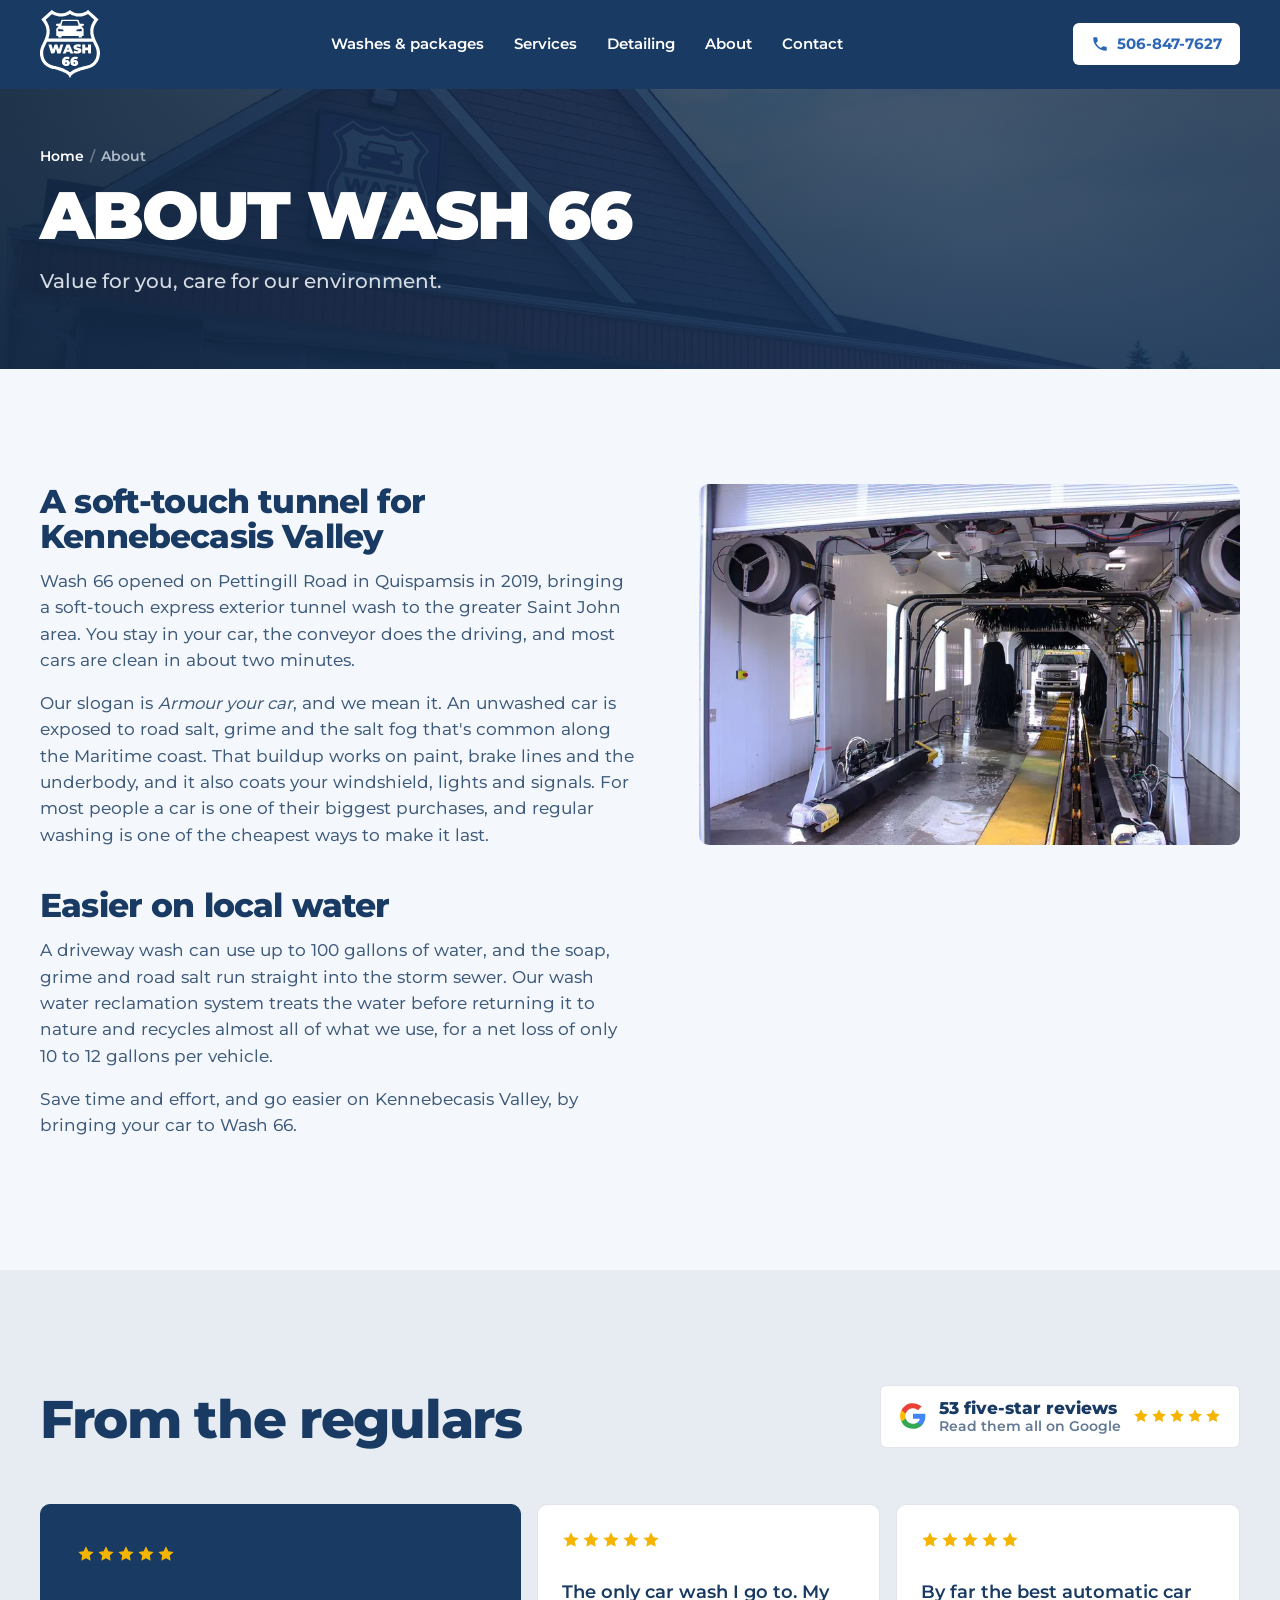
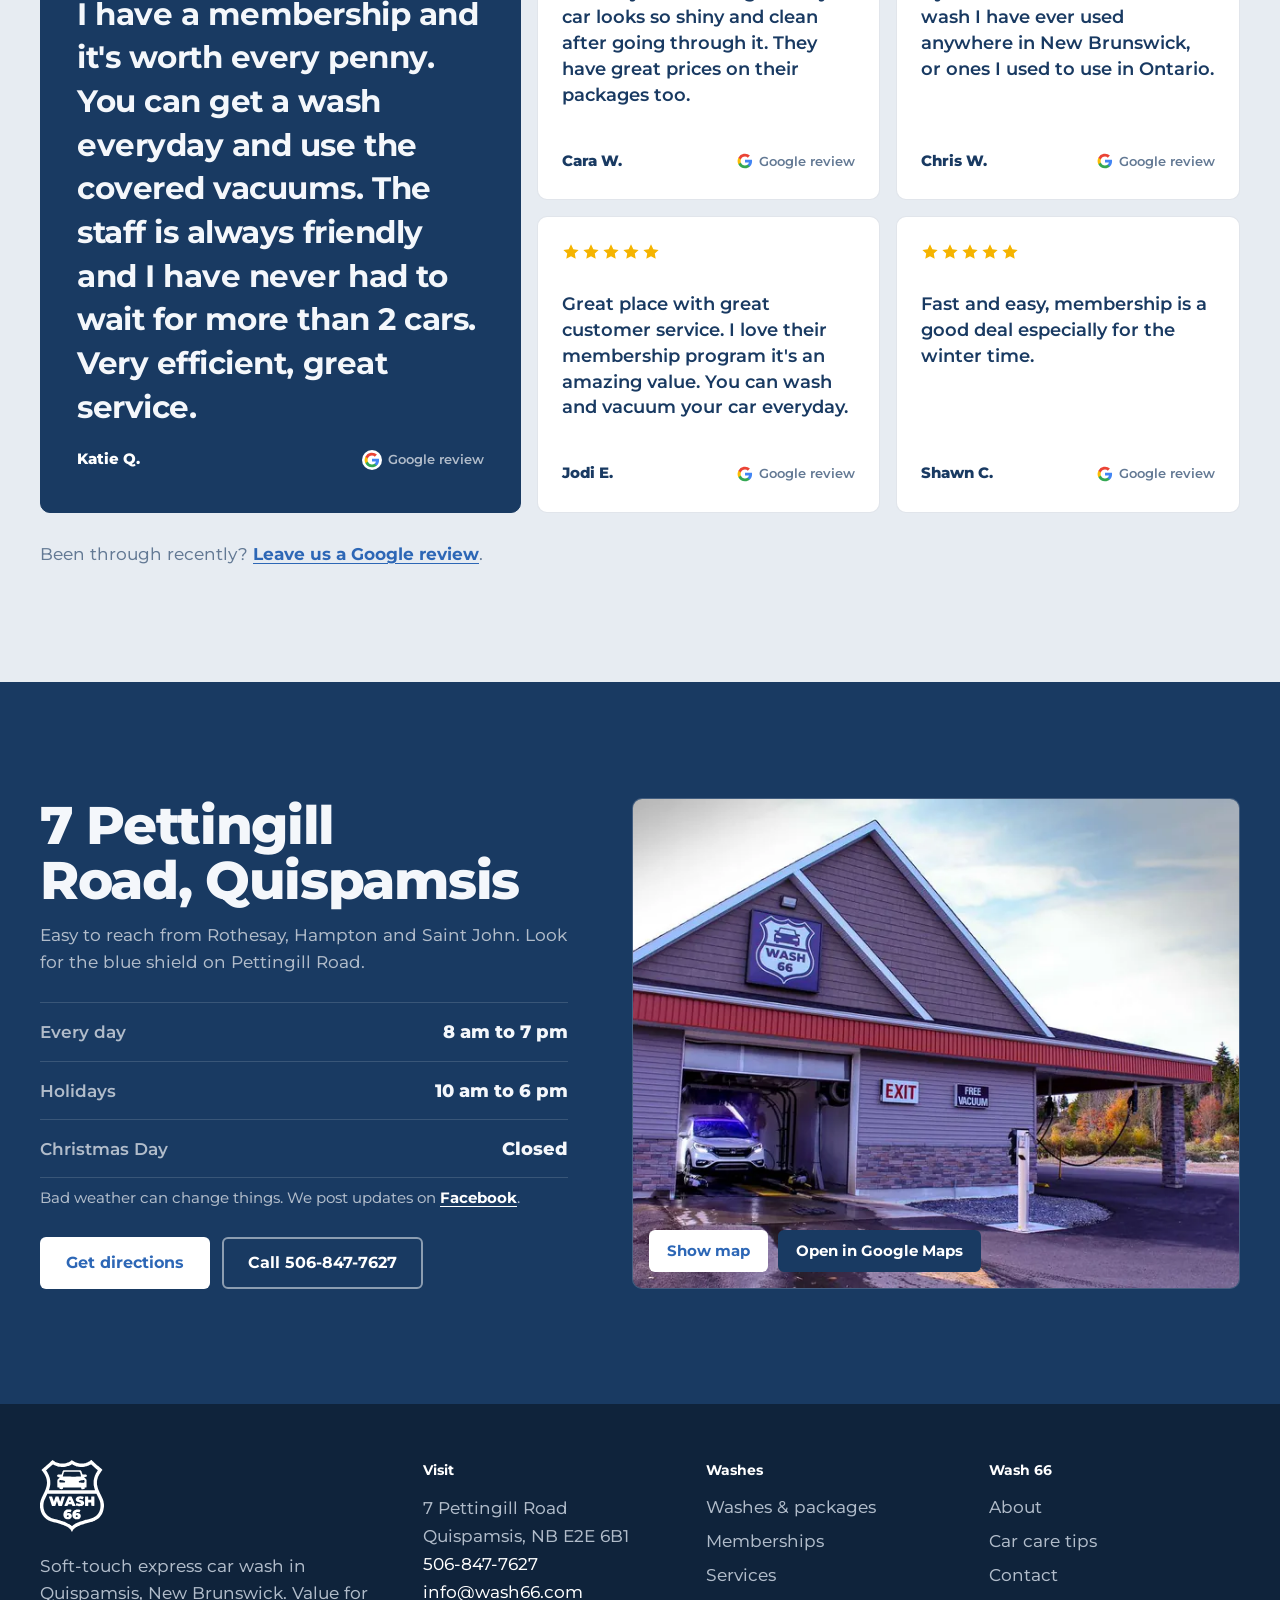
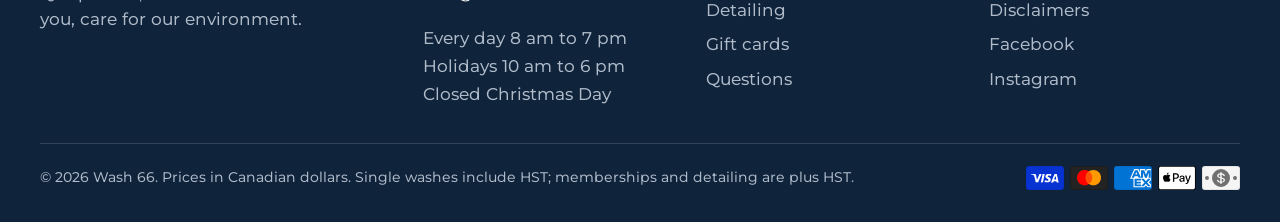
==== about/index.html @ f7af91a7 "Point link previews at the Cloudflare preview address for now wash66.com still shows the old site, s" ====
<!doctype html>
<!-- Generated by build.py from src/pages/about.html. Edit that file (and src/data.json), then run: python3 build.py -->
<html lang="en-CA">
<head>
  <meta charset="utf-8">
  <meta name="viewport" content="width=device-width, initial-scale=1, viewport-fit=cover">
  <title>About Wash 66 | Car Wash on Pettingill Road, Quispamsis</title>
  <meta name="description" content="Wash 66 opened in Quispamsis in 2019: a soft-touch express tunnel built for Maritime winters, with a reclaim system that reuses nearly all of its water.">
  <link rel="canonical" href="https://wash66.com/about/">
  <meta name="robots" content="index, follow, max-image-preview:large">
  <meta name="theme-color" content="#193A62">
  <meta name="format-detection" content="telephone=no">

  <meta property="og:type" content="website">
  <meta property="og:site_name" content="Wash 66">
  <meta property="og:locale" content="en_CA">
  <meta property="og:title" content="About Wash 66 | Car Wash on Pettingill Road, Quispamsis">
  <meta property="og:description" content="Wash 66 opened in Quispamsis in 2019: a soft-touch express tunnel built for Maritime winters, with a reclaim system that reuses nearly all of its water.">
  <meta property="og:url" content="https://wash66.cooper-577.workers.dev/about/">
  <meta property="og:image" content="https://wash66.cooper-577.workers.dev/assets/img/og.jpg?v=172c26ea">
  <meta property="og:image:width" content="1200">
  <meta property="og:image:height" content="630">
  <meta property="og:image:alt" content="Wash 66 car wash, 7 Pettingill Road, Quispamsis, NB. Open every day, 8 am to 7 pm.">
  <meta name="twitter:card" content="summary_large_image">
  <meta name="twitter:title" content="About Wash 66 | Car Wash on Pettingill Road, Quispamsis">
  <meta name="twitter:description" content="Wash 66 opened in Quispamsis in 2019: a soft-touch express tunnel built for Maritime winters, with a reclaim system that reuses nearly all of its water.">
  <meta name="twitter:image" content="https://wash66.cooper-577.workers.dev/assets/img/og.jpg?v=172c26ea">

  <link rel="icon" href="/favicon.ico" sizes="48x48">
  <link rel="icon" href="/assets/img/icons/icon.svg" type="image/svg+xml">
  <link rel="icon" href="/assets/img/icons/icon-96.png" type="image/png" sizes="96x96">
  <link rel="apple-touch-icon" href="/apple-touch-icon.png">
  <link rel="manifest" href="/site.webmanifest">

  <link rel="preload" href="/assets/fonts/montserrat-latin.woff2" as="font" type="font/woff2" crossorigin>
  <link rel="preload" as="image" href="/assets/img/photos/wash-66-building-quispamsis-800.webp" media="(max-width: 899px)">
  <link rel="preload" as="image" href="/assets/img/photos/wash-66-building-quispamsis.webp" media="(min-width: 900px)">
  <script>document.documentElement.className += " js";</script>
  <link rel="stylesheet" href="/assets/css/styles.css?v=4ab42426">
  <script src="/assets/js/main.js?v=eb7e417e" defer></script>
  <script type="application/ld+json">
{
  "@context": "https://schema.org",
  "@graph": [
    {
      "@type": "AutoWash",
      "@id": "https://wash66.com/#business",
      "name": "Wash 66",
      "slogan": "Armour your car",
      "description": "Soft-touch express exterior car wash with monthly memberships, auto detailing and covered vacuum bays in Quispamsis, New Brunswick.",
      "url": "https://wash66.com/",
      "logo": "https://wash66.com/assets/img/icons/icon-512.png",
      "image": [
        "https://wash66.com/assets/img/photos/wash-66-building-quispamsis.webp",
        "https://wash66.com/assets/img/photos/soft-touch-car-wash-tunnel.webp"
      ],
      "telephone": "+15068477627",
      "email": "info@wash66.com",
      "priceRange": "$",
      "currenciesAccepted": "CAD",
      "paymentAccepted": "Cash, Credit Card, Visa, Mastercard, American Express, Apple Pay",
      "address": {
        "@type": "PostalAddress",
        "streetAddress": "7 Pettingill Road",
        "addressLocality": "Quispamsis",
        "addressRegion": "NB",
        "postalCode": "E2E 6B1",
        "addressCountry": "CA"
      },
      "geo": {
        "@type": "GeoCoordinates",
        "latitude": 45.4061317,
        "longitude": -65.9738007
      },
      "hasMap": "https://www.google.com/maps/place/Wash+66/@45.4061317,-65.9738007,17z/data=!4m6!3m5!1s0x4ca7ad0184f988fd:0x5b1b1e35667eea2c!8m2!3d45.4061317!4d-65.9738007!16s%2Fg%2F11j48ryvm3",
      "openingHoursSpecification": [
        {
          "@type": "OpeningHoursSpecification",
          "dayOfWeek": [
            "Monday",
            "Tuesday",
            "Wednesday",
            "Thursday",
            "Friday",
            "Saturday",
            "Sunday"
          ],
          "opens": "08:00",
          "closes": "19:00"
        }
      ],
      "areaServed": [
        {
          "@type": "City",
          "name": "Quispamsis"
        },
        {
          "@type": "City",
          "name": "Rothesay"
        },
        {
          "@type": "City",
          "name": "Hampton"
        },
        {
          "@type": "City",
          "name": "Saint John"
        }
      ],
      "sameAs": [
        "https://www.facebook.com/Wash66Ltd/",
        "https://www.instagram.com/wash66ltd/",
        "https://www.google.com/maps/place/Wash+66/@45.4061317,-65.9738007,17z/data=!4m6!3m5!1s0x4ca7ad0184f988fd:0x5b1b1e35667eea2c!8m2!3d45.4061317!4d-65.9738007!16s%2Fg%2F11j48ryvm3"
      ],
      "foundingDate": "2019"
    },
    {
      "@type": "BreadcrumbList",
      "@id": "https://wash66.com/about/#breadcrumb",
      "itemListElement": [
        {
          "@type": "ListItem",
          "position": 1,
          "name": "Home",
          "item": "https://wash66.com/"
        },
        {
          "@type": "ListItem",
          "position": 2,
          "name": "About",
          "item": "https://wash66.com/about/"
        }
      ]
    },
    {
      "@type": "WebPage",
      "@id": "https://wash66.com/about/#webpage",
      "url": "https://wash66.com/about/",
      "name": "About Wash 66 | Car Wash on Pettingill Road, Quispamsis",
      "description": "Wash 66 opened in Quispamsis in 2019: a soft-touch express tunnel built for Maritime winters, with a reclaim system that reuses nearly all of its water.",
      "isPartOf": {
        "@id": "https://wash66.com/#website"
      },
      "about": {
        "@id": "https://wash66.com/#business"
      },
      "inLanguage": "en-CA",
      "breadcrumb": {
        "@id": "https://wash66.com/about/#breadcrumb"
      }
    }
  ]
}
  </script>
</head>
<body class="">
  <a class="skip" href="#main">Skip to content</a>

  <header class="site-header" data-header>
    <div class="wrap header-inner">
      <a class="brand" href="/" aria-label="Wash 66 home">
        <img src="/assets/img/logo.svg" alt="Wash 66" width="161" height="181">
      </a>
      <nav class="nav" aria-label="Main">
<a href="/packages/">Washes &amp; packages</a>
<a href="/services/">Services</a>
<a href="/detailing/">Detailing</a>
<a href="/about/" aria-current="page">About</a>
<a href="/contact/">Contact</a>
      </nav>
      <div class="header-actions">
        <a class="btn btn-white btn-sm" href="tel:+15068477627">
          <svg class="i" viewBox="0 0 24 24" aria-hidden="true"><path d="M6.6 10.8a15.1 15.1 0 0 0 6.6 6.6l2.2-2.2a1 1 0 0 1 1-.25 11.4 11.4 0 0 0 3.6.57 1 1 0 0 1 1 1V20a1 1 0 0 1-1 1A17 17 0 0 1 3 4a1 1 0 0 1 1-1h3.5a1 1 0 0 1 1 1c0 1.25.2 2.45.57 3.57a1 1 0 0 1-.25 1z"/></svg>
          <span>506-847-7627</span>
        </a>
        <button class="menu-btn" type="button" aria-expanded="false" aria-controls="mobile-menu" data-menu-btn>
          <span class="menu-btn-bars" aria-hidden="true"></span>
          <span class="sr-only">Menu</span>
        </button>
      </div>
    </div>
  </header>
  <div class="mobile-menu" id="mobile-menu" hidden data-menu>
    <nav class="wrap" aria-label="Mobile">
<a href="/packages/">Washes &amp; packages</a>
<a href="/services/">Services</a>
<a href="/detailing/">Detailing</a>
<a href="/about/" aria-current="page">About</a>
<a href="/contact/">Contact</a>
<a href="/faq/">Questions</a>
<a href="/car-care/">Car care tips</a>
<a href="/disclaimers/">Disclaimers</a>
    </nav>
  </div>

  <main id="main">
<section class="hero hero--page" style="--hero-sm: url('/assets/img/photos/wash-66-building-quispamsis-800.webp'); --hero-lg: url('/assets/img/photos/wash-66-building-quispamsis.webp');">
  <div class="hero-bg" aria-hidden="true"></div>
  <div class="hero-overlay" aria-hidden="true"></div>
  <div class="wrap">
    <nav class="crumbs" aria-label="Breadcrumb"><ol><li><a href="/">Home</a></li><li aria-current="page">About</li></ol></nav>
    <h1 class="page-title">About Wash 66</h1>
    <p class="lede">Value for you, care for our environment.</p>
  </div>
</section>


    <section class="section">
      <div class="wrap split">
        <div class="prose">
          <h2>A soft-touch tunnel for Kennebecasis Valley</h2>
          <p>Wash 66 opened on Pettingill Road in Quispamsis in 2019, bringing a soft-touch express exterior tunnel wash to the greater Saint John area. You stay in your car, the conveyor does the driving, and most cars are clean in about two minutes.</p>
          <p>Our slogan is <em>Armour your car</em>, and we mean it. An unwashed car is exposed to road salt, grime and the salt fog that's common along the Maritime coast. That buildup works on paint, brake lines and the underbody, and it also coats your windshield, lights and signals. For most people a car is one of their biggest purchases, and regular washing is one of the cheapest ways to make it last.</p>
          <h2>Easier on local water</h2>
          <p>A driveway wash can use up to 100 gallons of water, and the soap, grime and road salt run straight into the storm sewer. Our wash water reclamation system treats the water before returning it to nature and recycles almost all of what we use, for a net loss of only 10 to 12 gallons per vehicle.</p>
          <p>Save time and effort, and go easier on Kennebecasis Valley, by bringing your car to Wash 66.</p>
        </div>
        <figure class="split-photo">
          <img src="/assets/img/photos/soft-touch-car-wash-tunnel-800.webp" srcset="/assets/img/photos/soft-touch-car-wash-tunnel-800.webp 800w, /assets/img/photos/soft-touch-car-wash-tunnel.webp 1334w" sizes="(min-width: 900px) 45vw, 100vw" width="1334" height="888" loading="lazy" alt="The inside of the Wash 66 tunnel with the conveyor track and soft-touch brushes">
        </figure>
      </div>
    </section>

    <section class="section section--paper2" id="reviews">
      <div class="wrap">
<div class="section-head section-head--split">
  <h2>From the regulars</h2>
  <a class="rating" href="https://www.google.com/maps/place/Wash+66/@45.4061317,-65.9738007,17z/data=!4m8!3m7!1s0x4ca7ad0184f988fd:0x5b1b1e35667eea2c!8m2!3d45.4061317!4d-65.9738007!9m1!1b1!16s%2Fg%2F11j48ryvm3" target="_blank" rel="noopener">
    <svg class="g-icon" viewBox="0 0 24 24" aria-hidden="true"><path fill="#4285F4" d="M22.6 12.3c0-.8-.1-1.5-.2-2.3H12v4.3h5.9a5 5 0 0 1-2.2 3.3v2.7h3.6c2.1-1.9 3.3-4.8 3.3-8z"/><path fill="#34A853" d="M12 23c3 0 5.5-1 7.3-2.7l-3.6-2.7c-1 .7-2.2 1.1-3.7 1.1-2.9 0-5.3-1.9-6.2-4.5H2.1v2.8A11 11 0 0 0 12 23z"/><path fill="#FBBC05" d="M5.8 14.2a6.6 6.6 0 0 1 0-4.3V7.1H2.1a11 11 0 0 0 0 9.9z"/><path fill="#EA4335" d="M12 5.4c1.6 0 3.1.6 4.2 1.7l3.2-3.2A11 11 0 0 0 2.1 7.1l3.7 2.8C6.7 7.3 9.1 5.4 12 5.4z"/></svg>
    <span class="rating-text"><strong>53 five-star reviews</strong><span>Read them all on Google</span></span>
    <span class="stars" role="img" aria-label="5 out of 5 stars"><svg viewBox="0 0 20 20" aria-hidden="true"><path d="M10 1.5l2.6 5.4 5.9.8-4.3 4.1 1 5.8L10 14.8l-5.2 2.8 1-5.8L1.5 7.7l5.9-.8z"/></svg><svg viewBox="0 0 20 20" aria-hidden="true"><path d="M10 1.5l2.6 5.4 5.9.8-4.3 4.1 1 5.8L10 14.8l-5.2 2.8 1-5.8L1.5 7.7l5.9-.8z"/></svg><svg viewBox="0 0 20 20" aria-hidden="true"><path d="M10 1.5l2.6 5.4 5.9.8-4.3 4.1 1 5.8L10 14.8l-5.2 2.8 1-5.8L1.5 7.7l5.9-.8z"/></svg><svg viewBox="0 0 20 20" aria-hidden="true"><path d="M10 1.5l2.6 5.4 5.9.8-4.3 4.1 1 5.8L10 14.8l-5.2 2.8 1-5.8L1.5 7.7l5.9-.8z"/></svg><svg viewBox="0 0 20 20" aria-hidden="true"><path d="M10 1.5l2.6 5.4 5.9.8-4.3 4.1 1 5.8L10 14.8l-5.2 2.8 1-5.8L1.5 7.7l5.9-.8z"/></svg></span>
  </a>
</div>
<!-- Real 5-star Google reviews, quoted as written (src/data.json). Names shortened to first name and last initial. -->
<div class="reviews">
<blockquote class="review review--big">
  <span class="stars" role="img" aria-label="5 out of 5 stars"><svg viewBox="0 0 20 20" aria-hidden="true"><path d="M10 1.5l2.6 5.4 5.9.8-4.3 4.1 1 5.8L10 14.8l-5.2 2.8 1-5.8L1.5 7.7l5.9-.8z"/></svg><svg viewBox="0 0 20 20" aria-hidden="true"><path d="M10 1.5l2.6 5.4 5.9.8-4.3 4.1 1 5.8L10 14.8l-5.2 2.8 1-5.8L1.5 7.7l5.9-.8z"/></svg><svg viewBox="0 0 20 20" aria-hidden="true"><path d="M10 1.5l2.6 5.4 5.9.8-4.3 4.1 1 5.8L10 14.8l-5.2 2.8 1-5.8L1.5 7.7l5.9-.8z"/></svg><svg viewBox="0 0 20 20" aria-hidden="true"><path d="M10 1.5l2.6 5.4 5.9.8-4.3 4.1 1 5.8L10 14.8l-5.2 2.8 1-5.8L1.5 7.7l5.9-.8z"/></svg><svg viewBox="0 0 20 20" aria-hidden="true"><path d="M10 1.5l2.6 5.4 5.9.8-4.3 4.1 1 5.8L10 14.8l-5.2 2.8 1-5.8L1.5 7.7l5.9-.8z"/></svg></span>
  <p>I have a membership and it&#x27;s worth every penny. You can get a wash everyday and use the covered vacuums. The staff is always friendly and I have never had to wait for more than 2 cars. Very efficient, great service.</p>
  <footer><span class="review-name">Katie Q.</span><span class="review-src"><svg class="g-icon" viewBox="0 0 24 24" aria-hidden="true"><path fill="#4285F4" d="M22.6 12.3c0-.8-.1-1.5-.2-2.3H12v4.3h5.9a5 5 0 0 1-2.2 3.3v2.7h3.6c2.1-1.9 3.3-4.8 3.3-8z"/><path fill="#34A853" d="M12 23c3 0 5.5-1 7.3-2.7l-3.6-2.7c-1 .7-2.2 1.1-3.7 1.1-2.9 0-5.3-1.9-6.2-4.5H2.1v2.8A11 11 0 0 0 12 23z"/><path fill="#FBBC05" d="M5.8 14.2a6.6 6.6 0 0 1 0-4.3V7.1H2.1a11 11 0 0 0 0 9.9z"/><path fill="#EA4335" d="M12 5.4c1.6 0 3.1.6 4.2 1.7l3.2-3.2A11 11 0 0 0 2.1 7.1l3.7 2.8C6.7 7.3 9.1 5.4 12 5.4z"/></svg>Google review</span></footer>
</blockquote>
<blockquote class="review">
  <span class="stars" role="img" aria-label="5 out of 5 stars"><svg viewBox="0 0 20 20" aria-hidden="true"><path d="M10 1.5l2.6 5.4 5.9.8-4.3 4.1 1 5.8L10 14.8l-5.2 2.8 1-5.8L1.5 7.7l5.9-.8z"/></svg><svg viewBox="0 0 20 20" aria-hidden="true"><path d="M10 1.5l2.6 5.4 5.9.8-4.3 4.1 1 5.8L10 14.8l-5.2 2.8 1-5.8L1.5 7.7l5.9-.8z"/></svg><svg viewBox="0 0 20 20" aria-hidden="true"><path d="M10 1.5l2.6 5.4 5.9.8-4.3 4.1 1 5.8L10 14.8l-5.2 2.8 1-5.8L1.5 7.7l5.9-.8z"/></svg><svg viewBox="0 0 20 20" aria-hidden="true"><path d="M10 1.5l2.6 5.4 5.9.8-4.3 4.1 1 5.8L10 14.8l-5.2 2.8 1-5.8L1.5 7.7l5.9-.8z"/></svg><svg viewBox="0 0 20 20" aria-hidden="true"><path d="M10 1.5l2.6 5.4 5.9.8-4.3 4.1 1 5.8L10 14.8l-5.2 2.8 1-5.8L1.5 7.7l5.9-.8z"/></svg></span>
  <p>The only car wash I go to. My car looks so shiny and clean after going through it. They have great prices on their packages too.</p>
  <footer><span class="review-name">Cara W.</span><span class="review-src"><svg class="g-icon" viewBox="0 0 24 24" aria-hidden="true"><path fill="#4285F4" d="M22.6 12.3c0-.8-.1-1.5-.2-2.3H12v4.3h5.9a5 5 0 0 1-2.2 3.3v2.7h3.6c2.1-1.9 3.3-4.8 3.3-8z"/><path fill="#34A853" d="M12 23c3 0 5.5-1 7.3-2.7l-3.6-2.7c-1 .7-2.2 1.1-3.7 1.1-2.9 0-5.3-1.9-6.2-4.5H2.1v2.8A11 11 0 0 0 12 23z"/><path fill="#FBBC05" d="M5.8 14.2a6.6 6.6 0 0 1 0-4.3V7.1H2.1a11 11 0 0 0 0 9.9z"/><path fill="#EA4335" d="M12 5.4c1.6 0 3.1.6 4.2 1.7l3.2-3.2A11 11 0 0 0 2.1 7.1l3.7 2.8C6.7 7.3 9.1 5.4 12 5.4z"/></svg>Google review</span></footer>
</blockquote>
<blockquote class="review">
  <span class="stars" role="img" aria-label="5 out of 5 stars"><svg viewBox="0 0 20 20" aria-hidden="true"><path d="M10 1.5l2.6 5.4 5.9.8-4.3 4.1 1 5.8L10 14.8l-5.2 2.8 1-5.8L1.5 7.7l5.9-.8z"/></svg><svg viewBox="0 0 20 20" aria-hidden="true"><path d="M10 1.5l2.6 5.4 5.9.8-4.3 4.1 1 5.8L10 14.8l-5.2 2.8 1-5.8L1.5 7.7l5.9-.8z"/></svg><svg viewBox="0 0 20 20" aria-hidden="true"><path d="M10 1.5l2.6 5.4 5.9.8-4.3 4.1 1 5.8L10 14.8l-5.2 2.8 1-5.8L1.5 7.7l5.9-.8z"/></svg><svg viewBox="0 0 20 20" aria-hidden="true"><path d="M10 1.5l2.6 5.4 5.9.8-4.3 4.1 1 5.8L10 14.8l-5.2 2.8 1-5.8L1.5 7.7l5.9-.8z"/></svg><svg viewBox="0 0 20 20" aria-hidden="true"><path d="M10 1.5l2.6 5.4 5.9.8-4.3 4.1 1 5.8L10 14.8l-5.2 2.8 1-5.8L1.5 7.7l5.9-.8z"/></svg></span>
  <p>By far the best automatic car wash I have ever used anywhere in New Brunswick, or ones I used to use in Ontario.</p>
  <footer><span class="review-name">Chris W.</span><span class="review-src"><svg class="g-icon" viewBox="0 0 24 24" aria-hidden="true"><path fill="#4285F4" d="M22.6 12.3c0-.8-.1-1.5-.2-2.3H12v4.3h5.9a5 5 0 0 1-2.2 3.3v2.7h3.6c2.1-1.9 3.3-4.8 3.3-8z"/><path fill="#34A853" d="M12 23c3 0 5.5-1 7.3-2.7l-3.6-2.7c-1 .7-2.2 1.1-3.7 1.1-2.9 0-5.3-1.9-6.2-4.5H2.1v2.8A11 11 0 0 0 12 23z"/><path fill="#FBBC05" d="M5.8 14.2a6.6 6.6 0 0 1 0-4.3V7.1H2.1a11 11 0 0 0 0 9.9z"/><path fill="#EA4335" d="M12 5.4c1.6 0 3.1.6 4.2 1.7l3.2-3.2A11 11 0 0 0 2.1 7.1l3.7 2.8C6.7 7.3 9.1 5.4 12 5.4z"/></svg>Google review</span></footer>
</blockquote>
<blockquote class="review">
  <span class="stars" role="img" aria-label="5 out of 5 stars"><svg viewBox="0 0 20 20" aria-hidden="true"><path d="M10 1.5l2.6 5.4 5.9.8-4.3 4.1 1 5.8L10 14.8l-5.2 2.8 1-5.8L1.5 7.7l5.9-.8z"/></svg><svg viewBox="0 0 20 20" aria-hidden="true"><path d="M10 1.5l2.6 5.4 5.9.8-4.3 4.1 1 5.8L10 14.8l-5.2 2.8 1-5.8L1.5 7.7l5.9-.8z"/></svg><svg viewBox="0 0 20 20" aria-hidden="true"><path d="M10 1.5l2.6 5.4 5.9.8-4.3 4.1 1 5.8L10 14.8l-5.2 2.8 1-5.8L1.5 7.7l5.9-.8z"/></svg><svg viewBox="0 0 20 20" aria-hidden="true"><path d="M10 1.5l2.6 5.4 5.9.8-4.3 4.1 1 5.8L10 14.8l-5.2 2.8 1-5.8L1.5 7.7l5.9-.8z"/></svg><svg viewBox="0 0 20 20" aria-hidden="true"><path d="M10 1.5l2.6 5.4 5.9.8-4.3 4.1 1 5.8L10 14.8l-5.2 2.8 1-5.8L1.5 7.7l5.9-.8z"/></svg></span>
  <p>Great place with great customer service. I love their membership program it&#x27;s an amazing value. You can wash and vacuum your car everyday.</p>
  <footer><span class="review-name">Jodi E.</span><span class="review-src"><svg class="g-icon" viewBox="0 0 24 24" aria-hidden="true"><path fill="#4285F4" d="M22.6 12.3c0-.8-.1-1.5-.2-2.3H12v4.3h5.9a5 5 0 0 1-2.2 3.3v2.7h3.6c2.1-1.9 3.3-4.8 3.3-8z"/><path fill="#34A853" d="M12 23c3 0 5.5-1 7.3-2.7l-3.6-2.7c-1 .7-2.2 1.1-3.7 1.1-2.9 0-5.3-1.9-6.2-4.5H2.1v2.8A11 11 0 0 0 12 23z"/><path fill="#FBBC05" d="M5.8 14.2a6.6 6.6 0 0 1 0-4.3V7.1H2.1a11 11 0 0 0 0 9.9z"/><path fill="#EA4335" d="M12 5.4c1.6 0 3.1.6 4.2 1.7l3.2-3.2A11 11 0 0 0 2.1 7.1l3.7 2.8C6.7 7.3 9.1 5.4 12 5.4z"/></svg>Google review</span></footer>
</blockquote>
<blockquote class="review">
  <span class="stars" role="img" aria-label="5 out of 5 stars"><svg viewBox="0 0 20 20" aria-hidden="true"><path d="M10 1.5l2.6 5.4 5.9.8-4.3 4.1 1 5.8L10 14.8l-5.2 2.8 1-5.8L1.5 7.7l5.9-.8z"/></svg><svg viewBox="0 0 20 20" aria-hidden="true"><path d="M10 1.5l2.6 5.4 5.9.8-4.3 4.1 1 5.8L10 14.8l-5.2 2.8 1-5.8L1.5 7.7l5.9-.8z"/></svg><svg viewBox="0 0 20 20" aria-hidden="true"><path d="M10 1.5l2.6 5.4 5.9.8-4.3 4.1 1 5.8L10 14.8l-5.2 2.8 1-5.8L1.5 7.7l5.9-.8z"/></svg><svg viewBox="0 0 20 20" aria-hidden="true"><path d="M10 1.5l2.6 5.4 5.9.8-4.3 4.1 1 5.8L10 14.8l-5.2 2.8 1-5.8L1.5 7.7l5.9-.8z"/></svg><svg viewBox="0 0 20 20" aria-hidden="true"><path d="M10 1.5l2.6 5.4 5.9.8-4.3 4.1 1 5.8L10 14.8l-5.2 2.8 1-5.8L1.5 7.7l5.9-.8z"/></svg></span>
  <p>Fast and easy, membership is a good deal especially for the winter time.</p>
  <footer><span class="review-name">Shawn C.</span><span class="review-src"><svg class="g-icon" viewBox="0 0 24 24" aria-hidden="true"><path fill="#4285F4" d="M22.6 12.3c0-.8-.1-1.5-.2-2.3H12v4.3h5.9a5 5 0 0 1-2.2 3.3v2.7h3.6c2.1-1.9 3.3-4.8 3.3-8z"/><path fill="#34A853" d="M12 23c3 0 5.5-1 7.3-2.7l-3.6-2.7c-1 .7-2.2 1.1-3.7 1.1-2.9 0-5.3-1.9-6.2-4.5H2.1v2.8A11 11 0 0 0 12 23z"/><path fill="#FBBC05" d="M5.8 14.2a6.6 6.6 0 0 1 0-4.3V7.1H2.1a11 11 0 0 0 0 9.9z"/><path fill="#EA4335" d="M12 5.4c1.6 0 3.1.6 4.2 1.7l3.2-3.2A11 11 0 0 0 2.1 7.1l3.7 2.8C6.7 7.3 9.1 5.4 12 5.4z"/></svg>Google review</span></footer>
</blockquote>
</div>
<p class="reviews-cta">Been through recently? <a href="https://www.google.com/maps/place/Wash+66/@45.4061317,-65.9738007,17z/data=!4m8!3m7!1s0x4ca7ad0184f988fd:0x5b1b1e35667eea2c!8m2!3d45.4061317!4d-65.9738007!9m1!1b1!16s%2Fg%2F11j48ryvm3" target="_blank" rel="noopener">Leave us a Google review</a>.</p>

      </div>
    </section>

    <section class="section section--ink" id="visit">
      <div class="wrap">
<div class="visit-grid">
  <div class="visit-info">
    <h2>7 Pettingill Road, Quispamsis</h2>
    <p class="visit-area">Easy to reach from Rothesay, Hampton and Saint John. Look for the blue shield on Pettingill Road.</p>
    <dl class="hours">
      <div><dt>Every day</dt><dd>8 am to 7 pm</dd></div>
      <div><dt>Holidays</dt><dd>10 am to 6 pm</dd></div>
      <div><dt>Christmas Day</dt><dd>Closed</dd></div>
    </dl>
    <p class="hours-note">Bad weather can change things. We post updates on <a href="https://www.facebook.com/Wash66Ltd/" target="_blank" rel="noopener">Facebook</a>.</p>
    <div class="cta-row">
      <a class="btn btn-primary" href="https://www.google.com/maps/dir/?api=1&amp;destination=Wash+66,+7+Pettingill+Road,+Quispamsis,+NB+E2E+6B1" target="_blank" rel="noopener">Get directions</a>
      <a class="btn btn-outline-light" href="tel:+15068477627">Call 506-847-7627</a>
    </div>
  </div>
  <div class="map" data-map data-map-src="https://www.google.com/maps?q=Wash+66,+7+Pettingill+Road,+Quispamsis,+NB+E2E+6B1&amp;output=embed">
    <img class="map-img" src="/assets/img/photos/wash-66-building-quispamsis-800.webp" width="1334" height="888" loading="lazy" alt="The Wash 66 building at 7 Pettingill Road, Quispamsis">
    <div class="map-actions">
      <button type="button" class="btn btn-white btn-sm" data-map-load>Show map</button>
      <a class="btn btn-outline-light btn-sm" href="https://www.google.com/maps/place/Wash+66/@45.4061317,-65.9738007,17z/data=!4m6!3m5!1s0x4ca7ad0184f988fd:0x5b1b1e35667eea2c!8m2!3d45.4061317!4d-65.9738007!16s%2Fg%2F11j48ryvm3" target="_blank" rel="noopener">Open in Google Maps</a>
    </div>
  </div>
</div>

      </div>
    </section>

  </main>

  <footer class="site-footer">
    <div class="wrap footer-grid">
      <div class="footer-brand">
        <a class="brand" href="/" aria-label="Wash 66 home"><img src="/assets/img/logo.svg" alt="Wash 66" width="161" height="181" loading="lazy"></a>
        <p>Soft-touch express car wash in Quispamsis, New Brunswick. Value for you, care for our environment.</p>
      </div>
      <div class="footer-col">
        <p class="footer-head">Visit</p>
        <address>
          7 Pettingill Road<br>Quispamsis, NB E2E 6B1<br>
          <a href="tel:+15068477627">506-847-7627</a><br>
          <a href="mailto:info@wash66.com">info@wash66.com</a>
        </address>
        <p class="footer-hours">Every day 8 am to 7 pm<br>Holidays 10 am to 6 pm<br>Closed Christmas Day</p>
      </div>
      <nav class="footer-col" aria-label="Footer">
        <p class="footer-head">Washes</p>
        <a href="/packages/">Washes &amp; packages</a>
        <a href="/packages/#membership">Memberships</a>
        <a href="/services/">Services</a>
        <a href="/detailing/">Detailing</a>
        <a href="/#gift-cards">Gift cards</a>
        <a href="/faq/">Questions</a>
      </nav>
      <nav class="footer-col" aria-label="Company">
        <p class="footer-head">Wash 66</p>
        <a href="/about/">About</a>
        <a href="/car-care/">Car care tips</a>
        <a href="/contact/">Contact</a>
        <a href="/disclaimers/">Disclaimers</a>
        <a href="https://www.facebook.com/Wash66Ltd/" rel="noopener" target="_blank">Facebook</a>
        <a href="https://www.instagram.com/wash66ltd/" rel="noopener" target="_blank">Instagram</a>
      </nav>
    </div>
    <div class="wrap footer-bottom">
      <p>&copy; 2026 Wash 66. Prices in Canadian dollars. Single washes include HST; memberships and detailing are plus HST.</p>
      <ul class="pay-icons" aria-label="Payment methods we accept">
        <li><img src="/assets/img/payments/visa.svg" alt="Visa" width="38" height="24" loading="lazy"></li>
        <li><img src="/assets/img/payments/mastercard.svg" alt="Mastercard" width="38" height="24" loading="lazy"></li>
        <li><img src="/assets/img/payments/american-express.svg" alt="American Express" width="38" height="24" loading="lazy"></li>
        <li><img src="/assets/img/payments/apple-pay.svg" alt="Apple Pay" width="38" height="24" loading="lazy"></li>
        <li><img src="/assets/img/payments/cash.svg" alt="Cash" width="38" height="24" loading="lazy"></li>
      </ul>
    </div>
  </footer>

  <nav class="action-bar" aria-label="Quick actions" data-action-bar>
    <a href="tel:+15068477627">
      <svg viewBox="0 0 24 24" aria-hidden="true"><path d="M6.6 10.8a15.1 15.1 0 0 0 6.6 6.6l2.2-2.2a1 1 0 0 1 1-.25 11.4 11.4 0 0 0 3.6.57 1 1 0 0 1 1 1V20a1 1 0 0 1-1 1A17 17 0 0 1 3 4a1 1 0 0 1 1-1h3.5a1 1 0 0 1 1 1c0 1.25.2 2.45.57 3.57a1 1 0 0 1-.25 1z"/></svg>
      Call
    </a>
    <a href="https://www.google.com/maps/dir/?api=1&amp;destination=Wash+66,+7+Pettingill+Road,+Quispamsis,+NB+E2E+6B1" target="_blank" rel="noopener">
      <svg viewBox="0 0 24 24" aria-hidden="true"><path d="M12 2a7 7 0 0 0-7 7c0 5.25 7 13 7 13s7-7.75 7-13a7 7 0 0 0-7-7zm0 9.5A2.5 2.5 0 1 1 12 6.5a2.5 2.5 0 0 1 0 5z"/></svg>
      Directions
    </a>
    <a class="action-primary" href="/packages/">Prices</a>
  </nav>
</body>
</html>
---- assets/css/styles.css ----
/* Wash 66 */

@font-face {
  font-family: "Montserrat";
  font-style: normal;
  font-display: swap;
  font-weight: 100 900;
  src: url("../fonts/montserrat-latin.woff2") format("woff2-variations"), url("../fonts/montserrat-latin.woff2") format("woff2");
  unicode-range: U+0000-00FF, U+0131, U+0152-0153, U+02BB-02BC, U+02C6, U+02DA, U+02DC, U+0304, U+0308, U+0329, U+2000-206F, U+20AC, U+2122, U+2191, U+2193, U+2212, U+2215, U+FEFF, U+FFFD;
}
@font-face {
  font-family: "Montserrat";
  font-style: normal;
  font-display: swap;
  font-weight: 100 900;
  src: url("../fonts/montserrat-latin-ext.woff2") format("woff2-variations"), url("../fonts/montserrat-latin-ext.woff2") format("woff2");
  unicode-range: U+0100-02BA, U+02BD-02C5, U+02C7-02CC, U+02CE-02D7, U+02DD-02FF, U+1D00-1DBF, U+1E00-1E9F, U+1EF2-1EFF, U+2020, U+20A0-20AB, U+20AD-20C0, U+2113, U+2C60-2C7F, U+A720-A7FF;
}

:root {
  /*
    BRAND COLOURS, taken from the Wash 66 logo and current site.
    Change these to retheme the whole site. Everything else is derived from them.
  */
  --brand-dark: #193A62;          /* Wash 66 navy: header, dark sections, text */
  --brand-accent: #2D67B6;        /* royal blue: main buttons, badges, links */
  --brand-on-accent: #FFFFFF;     /* text that sits on the accent colour */
  --brand-accent-light: #8CC0F5;  /* lighter blue for highlights on navy backgrounds */
  --brand-secondary: #3C6089;     /* steel blue: winter section and water accents */
  --brand-light: #F4F7FB;         /* page background */

  --ink: var(--brand-dark);
  --ink-2: color-mix(in srgb, var(--brand-dark), #fff 5%);
  --ink-3: color-mix(in srgb, var(--brand-dark), #fff 11%);
  --ink-deep: color-mix(in srgb, var(--brand-dark), #000 40%);
  --paper: var(--brand-light);
  --paper-2: color-mix(in srgb, var(--brand-light), var(--brand-dark) 6%);
  --white: #FFFFFF;
  --text: var(--ink);
  --text-2: color-mix(in srgb, var(--ink), #fff 16%);
  --muted: color-mix(in srgb, var(--ink), #fff 32%);
  --muted-light: color-mix(in srgb, var(--ink), #fff 66%);
  --line: color-mix(in srgb, var(--ink) 13%, transparent);
  --line-light: rgba(255, 255, 255, 0.14);
  --accent: var(--brand-accent);
  --accent-dark: color-mix(in srgb, var(--brand-accent), #000 12%);
  --on-accent: var(--brand-on-accent);
  --accent-on-dark: var(--brand-accent-light);
  --accent-soft: color-mix(in srgb, var(--brand-accent), #fff 80%);
  --star: #F5B400;
  --cool: var(--brand-secondary);
  --ice-bg: color-mix(in srgb, var(--brand-secondary), #fff 82%);

  --radius: 6px;
  --radius-lg: 10px;
  --wrap: 1200px;
  --gutter: clamp(16px, 5vw, 40px);
  --header-h: 72px;
  --font: "Montserrat", system-ui, -apple-system, "Segoe UI", Roboto, "Helvetica Neue", Arial, sans-serif;
  --ease: cubic-bezier(.2, .7, .2, 1);
}

*, *::before, *::after { box-sizing: border-box; }

html {
  -webkit-text-size-adjust: 100%;
  text-size-adjust: 100%;
  scroll-behavior: smooth;
  scroll-padding-top: calc(var(--header-h) + 12px);
}
@media (prefers-reduced-motion: reduce) {
  html { scroll-behavior: auto; }
  *, *::before, *::after { animation-duration: .01ms !important; animation-iteration-count: 1 !important; transition-duration: .01ms !important; }
}

body {
  margin: 0;
  background: var(--paper);
  color: var(--text);
  font-family: var(--font);
  font-size: 16.5px;
  font-weight: 450;
  line-height: 1.6;

  -webkit-font-smoothing: antialiased;
  -moz-osx-font-smoothing: grayscale;
  overflow-x: hidden;
}
body.menu-open { overflow: hidden; }

img, svg { display: block; max-width: 100%; }
a { color: inherit; }
button { font: inherit; color: inherit; }
p { margin: 0 0 1em; }
h1, h2, h3 { margin: 0; font-weight: 800; line-height: 1.05; letter-spacing: -0.025em; text-wrap: balance; }
h2 { font-size: clamp(1.9rem, 1.25rem + 2.9vw, 3.3rem); }
h3 { font-size: 1.25rem; letter-spacing: -0.01em; }

.wrap { width: 100%; max-width: calc(var(--wrap) + var(--gutter) * 2); margin: 0 auto; padding: 0 var(--gutter); }
.sr-only { position: absolute; width: 1px; height: 1px; padding: 0; margin: -1px; overflow: hidden; clip: rect(0 0 0 0); white-space: nowrap; border: 0; }
.skip { position: absolute; left: 12px; top: -60px; z-index: 100; background: var(--accent); color: var(--on-accent); padding: 10px 14px; border-radius: 10px; font-weight: 700; }
.skip:focus { top: 12px; }

:focus-visible { outline: 3px solid var(--accent-dark); outline-offset: 3px; border-radius: 6px; }
.section--ink :focus-visible, .site-footer :focus-visible, .site-header :focus-visible, .mobile-menu :focus-visible { outline-color: var(--accent-on-dark); }

/* ---------- Buttons ---------- */
.btn {
  display: inline-flex; align-items: center; justify-content: center; gap: 8px;
  min-height: 52px; padding: 0 24px;
  border-radius: 6px; border: 2px solid transparent;
  font-weight: 700; font-size: 1rem; letter-spacing: 0;
  text-decoration: none; white-space: nowrap; cursor: pointer;
  transition: background-color .2s var(--ease), color .2s var(--ease), border-color .2s var(--ease), transform .2s var(--ease);
}
.btn:active { transform: translateY(1px); }
.btn-sm { min-height: 42px; padding: 0 16px; font-size: .95rem; }
.btn-primary { background: var(--accent); color: var(--on-accent); }
.btn-primary:hover { background: var(--accent-dark); }
.section--ink .btn-primary, .btn-white { background: var(--white); color: var(--accent); }
.section--ink .btn-primary:hover, .btn-white:hover { background: var(--accent-soft); color: var(--accent-dark); }
.btn-ink { background: var(--ink); color: var(--paper); }
.btn-ink:hover { background: var(--ink-3); }
.btn-outline { border-color: var(--accent); color: var(--accent); background: transparent; }
.btn-outline:hover { background: var(--accent); color: var(--on-accent); }
.btn-outline-light { border-color: rgba(255,255,255,.5); color: var(--white); }
.btn-outline-light:hover { border-color: var(--white); background: rgba(255,255,255,.08); }
.i { width: 18px; height: 18px; fill: currentColor; flex: none; }

/* ---------- Brand ---------- */
.brand { display: inline-flex; align-items: center; text-decoration: none; line-height: 0; }
.brand img { height: 54px; width: auto; }
@media (min-width: 1000px) {
  :root { --header-h: 88px; }
  .site-header .brand img { height: 68px; }
}
.site-footer .brand img { height: 72px; }

/* ---------- Header ---------- */
.site-header {
  position: sticky; top: 0; z-index: 50;
  background: var(--ink); color: var(--white);
  border-bottom: 1px solid transparent;
  transition: border-color .2s var(--ease);
}
.site-header.is-scrolled { border-bottom-color: var(--line-light); }
.header-inner { height: var(--header-h); display: flex; align-items: center; justify-content: space-between; gap: 16px; }
.nav { display: none; }
.nav a { text-decoration: none; font-weight: 600; font-size: .95rem; padding: 8px 2px; position: relative; }
.nav a::after { content: ""; position: absolute; left: 0; right: 0; bottom: 2px; height: 2px; background: var(--accent-on-dark); transform: scaleX(0); transform-origin: left; transition: transform .25s var(--ease); }
.nav a:hover::after { transform: scaleX(1); }
.header-actions { display: flex; align-items: center; gap: 10px; }
.header-actions .btn span { display: none; }
.header-actions .btn { width: 44px; padding: 0; }

.menu-btn {
  width: 44px; height: 44px; border-radius: 6px; border: 2px solid rgba(255,255,255,.6);
  background: transparent; display: grid; place-items: center; cursor: pointer;
}
.menu-btn-bars, .menu-btn-bars::before, .menu-btn-bars::after {
  display: block; width: 18px; height: 2px; background: var(--white); border-radius: 2px; position: relative;
  transition: transform .25s var(--ease), opacity .2s;
}
.menu-btn-bars::before, .menu-btn-bars::after { content: ""; position: absolute; left: 0; }
.menu-btn-bars::before { top: -6px; }
.menu-btn-bars::after { top: 6px; }
.menu-btn[aria-expanded="true"] .menu-btn-bars { background: transparent; }
.menu-btn[aria-expanded="true"] .menu-btn-bars::before { transform: translateY(6px) rotate(45deg); }
.menu-btn[aria-expanded="true"] .menu-btn-bars::after { transform: translateY(-6px) rotate(-45deg); }

.mobile-menu {
  position: fixed; inset: var(--header-h) 0 0 0; z-index: 49;
  background: var(--ink); color: var(--white); overflow-y: auto;
  padding: 12px 0 calc(32px + env(safe-area-inset-bottom));
}
.mobile-menu[hidden] { display: none; }
.mobile-menu nav { display: flex; flex-direction: column; }
.mobile-menu a {
  text-decoration: none; font-weight: 800;
  font-size: 1.6rem; letter-spacing: -0.02em; padding: 14px 0;
  border-bottom: 1px solid var(--line-light);
}
.mobile-menu a:last-child { font-size: 1.05rem; font-weight: 600; color: var(--muted-light); border-bottom: 0; }

@media (min-width: 1000px) {
  .nav { display: flex; gap: 26px; }
  .menu-btn { display: none; }
  .header-actions .btn { width: auto; padding: 0 16px; }
  .header-actions .btn span { display: inline; }
}

/* ---------- Sections ---------- */
.section { padding: clamp(64px, 9vw, 120px) 0; }
.section--ink { background: var(--ink); color: var(--paper); }
.section--ice { background: var(--ice-bg); }
.section--paper2 { background: var(--paper-2); }
.section-head { margin-bottom: clamp(32px, 5vw, 56px); max-width: 760px; }
.section-head--split { max-width: none; display: grid; gap: 24px; align-items: end; }
.section-lede { color: var(--muted); font-size: 1.1rem; max-width: 56ch; margin: 18px 0 0; }
.section--ink .section-lede { color: var(--muted-light); }
.section-head--split .section-lede { margin: 0; }
@media (min-width: 900px) {
  .section-head--split { grid-template-columns: 1.3fr 1fr; gap: 48px; }
}

/* ---------- Hero ---------- */
.hero { position: relative; isolation: isolate; overflow: hidden; background: var(--ink-deep); color: var(--white); padding: clamp(28px, 5vw, 72px) 0 clamp(56px, 8vw, 104px); }
.hero-bg { position: absolute; inset: 0; z-index: -2; background: 60% 35% / cover no-repeat; opacity: .6; }
@media (min-width: 900px) { .hero-bg { background-position: 50% 30%; } }
.hero-overlay {
  position: absolute; inset: 0; z-index: -1;
  background:
    linear-gradient(90deg, color-mix(in srgb, var(--ink-deep) 78%, transparent) 0%, color-mix(in srgb, var(--ink-deep) 30%, transparent) 75%),
    linear-gradient(180deg, color-mix(in srgb, var(--ink) 45%, transparent) 0%, color-mix(in srgb, var(--ink) 80%, transparent) 100%);
}
.hero .status { background: var(--ink-deep); border-color: rgba(255,255,255,.2); color: var(--white); }
.hero .lede { color: color-mix(in srgb, #fff 82%, var(--ink)); }
.hero .btn-primary { background: var(--white); color: var(--accent); }
.hero .btn-primary:hover { background: var(--accent-soft); color: var(--accent-dark); }
.hero .hero-facts { border-top-color: rgba(255,255,255,.7); }
.hero .hero-facts li + li { border-left-color: rgba(255,255,255,.2); }
.hero .hero-facts strong { color: var(--white); }
.hero .hero-facts span { color: var(--muted-light); }
.hero .ba--hero { box-shadow: 0 2px 4px rgba(0,0,0,.25), 0 12px 24px -8px rgba(0,0,0,.45); }
.hero-grid { display: grid; gap: 32px; align-items: center; }
.status {
  display: inline-flex; align-items: center; gap: 10px;
  padding: 7px 14px 7px 12px; border-radius: 6px;
  background: var(--white); border: 1px solid var(--line);
  font-size: .9rem; font-weight: 600; margin-bottom: 22px;
}
.status .dot { width: 9px; height: 9px; border-radius: 50%; background: #9AA4AC; }
.status.is-open .dot { background: #2FB06B; }
.status.is-closed .dot { background: #C8483A; }
.hero-title {
  font-size: clamp(2.7rem, 1.2rem + 7.4vw, 5.9rem);
  font-weight: 900; line-height: .95; letter-spacing: -0.03em; text-transform: uppercase;
  margin-bottom: 24px;
}
.lede { font-size: clamp(1.08rem, 1rem + .35vw, 1.25rem); font-weight: 500; color: var(--text-2); max-width: 36ch; margin-bottom: 28px; }
.cta-row { display: flex; flex-wrap: wrap; gap: 12px; }
.hero .cta-row .btn { flex: 1 1 auto; }
.hero-facts {
  list-style: none; padding: 0; margin: 32px 0 0;
  display: grid; grid-template-columns: repeat(3, 1fr);
  border-top: 2px solid var(--ink);
}
.hero-facts li { padding: 14px 10px 0 0; }
.hero-facts li + li { padding-left: 12px; border-left: 1px solid var(--line); }
.hero-facts strong { display: block; font-size: clamp(1.25rem, 1rem + 1vw, 1.75rem); font-weight: 850; letter-spacing: -0.02em; line-height: 1.1; }
.hero-facts span { display: block; font-size: .85rem; color: var(--muted); line-height: 1.3; margin-top: 4px; }
@media (max-width: 420px) { .hero-facts span { font-size: .78rem; } .hero-facts li + li { padding-left: 10px; } }

@media (min-width: 560px) {
  .hero .cta-row .btn { flex: 0 0 auto; }
}
@media (min-width: 900px) {
  .hero-grid { grid-template-columns: 1.02fr 1fr; gap: clamp(32px, 5vw, 72px); }
  .hero-visual { order: 2; }
}

/* ---------- Strip ---------- */


/* ---------- Before / after slider ---------- */
.ba {
  --pos: 50%;
  position: relative; margin: 0; overflow: hidden;
  aspect-ratio: 4 / 3; border-radius: var(--radius-lg);
  background: #1a1f24; isolation: isolate;
  touch-action: pan-y; user-select: none; -webkit-user-select: none;
  cursor: ew-resize;
}
.ba img { position: absolute; inset: 0; width: 100%; height: 100%; object-fit: cover; pointer-events: none; -webkit-user-drag: none; }
.ba-before { clip-path: inset(0 calc(100% - var(--pos)) 0 0); }
.ba-handle {
  position: absolute; top: 0; bottom: 0; left: var(--pos); width: 0; z-index: 2;
}
.ba-handle::before {
  content: ""; position: absolute; top: 0; bottom: 0; left: -1.5px; width: 3px; background: var(--white);
  box-shadow: 0 0 0 1px rgba(0,0,0,.08), 0 0 18px rgba(0,0,0,.25);
}
.ba-knob {
  position: absolute; top: 50%; left: 0; transform: translate(-50%, -50%);
  width: 52px; height: 52px; border-radius: 50%;
  background: var(--accent); display: grid; place-items: center;
  box-shadow: 0 1px 3px rgba(0,0,0,.35), 0 0 0 3px rgba(255,255,255,.9);
  transition: transform .2s var(--ease);
}
.ba-knob svg { width: 24px; height: 24px; fill: none; stroke: var(--on-accent); stroke-width: 2.4; stroke-linecap: round; stroke-linejoin: round; }
.ba.is-dragging .ba-knob { transform: translate(-50%, -50%) scale(1.08); }
.ba-tag {
  position: absolute; top: 14px; z-index: 1;
  padding: 5px 9px; border-radius: 4px;
  font-size: .75rem; font-weight: 700; letter-spacing: .08em; text-transform: uppercase;
  background: var(--ink); color: var(--white);
  pointer-events: none;
}
.ba-tag--before { left: 14px; }
.ba-tag--after { right: 14px; }
.ba-range {
  position: absolute; inset: auto 0 0 0; width: 100%; height: 1px; margin: 0;
  opacity: 0; pointer-events: none;
}
.ba:has(.ba-range:focus-visible) { outline: 3px solid var(--accent-dark); outline-offset: 4px; }
.ba-hint {
  position: absolute; left: 50%; bottom: 16px; transform: translateX(-50%); z-index: 3;
  padding: 8px 14px; border-radius: 6px; background: var(--white); color: var(--ink);
  font-size: .85rem; font-weight: 700; white-space: nowrap; pointer-events: none;
  box-shadow: 0 1px 3px rgba(0,0,0,.25);
  transition: opacity .4s var(--ease), transform .4s var(--ease);
}
.ba.has-moved .ba-hint { opacity: 0; transform: translate(-50%, 8px); }
@media (min-width: 900px) {
  .ba--hero { aspect-ratio: 5 / 5.2; }
  .ba--hero img { object-position: 35% 50%; }
}

/* ---------- Tiers ---------- */
.toggle {
  display: inline-grid; grid-template-columns: 1fr 1fr; gap: 4px;
  padding: 4px; border-radius: 8px; background: var(--white); border: 1px solid var(--line);
  justify-self: start; width: 100%; max-width: 440px; grid-template-columns: auto auto;
}
.toggle-btn {
  border: 0; background: transparent; border-radius: 5px; min-height: 44px; padding: 0 16px;
  font-weight: 700; font-size: .95rem; cursor: pointer; color: var(--muted);
  transition: background-color .2s var(--ease), color .2s var(--ease);
}
.toggle-btn[aria-pressed="true"] { background: var(--accent); color: var(--on-accent); }
@media (min-width: 900px) { .toggle { justify-self: end; } }

.tiers { display: grid; gap: 16px; }
.tier {
  position: relative; display: flex; flex-direction: column;
  padding: 28px 24px 26px; border-radius: var(--radius-lg);
  background: var(--white); border: 1px solid var(--line);
}
.tier-head { display: block; }
.tier-name { font-size: clamp(2rem, 1.6rem + 1.5vw, 2.7rem); font-weight: 900; letter-spacing: -0.02em; text-transform: uppercase; }
.tier-tag { margin: 8px 0 0; color: var(--muted); font-weight: 600; font-size: .95rem; }
.price { display: flex; align-items: baseline; gap: 2px; margin: 22px 0 22px; padding-bottom: 20px; border-bottom: 1px solid var(--line); }
.price-cur { font-size: 1.6rem; font-weight: 800; align-self: flex-start; margin-top: .35em; }
.price-amt { font-size: clamp(3.4rem, 2.8rem + 2.4vw, 4.4rem); font-weight: 800; line-height: .9; letter-spacing: -0.04em; font-variant-numeric: tabular-nums; }
.price-per { font-weight: 600; color: var(--muted); margin-left: 6px; }
.price-per small { display: block; font-size: .8em; font-weight: 600; opacity: .85; margin-top: 2px; }
.price-cents { font-size: .5em; letter-spacing: -0.02em; vertical-align: .72em; margin-left: 1px; }
.price.is-swapping .price-amt { animation: pop .35s var(--ease); }
@keyframes pop { 0% { opacity: 0; transform: translateY(6px); } 100% { opacity: 1; transform: none; } }
.feat-lead { font-weight: 700; font-size: .9rem; margin: 0 0 10px; color: var(--muted); }
.feat { list-style: none; padding: 0; margin: 0; display: grid; gap: 10px; }
.feat li { position: relative; padding-left: 30px; font-weight: 500; }
.feat li::before {
  content: ""; position: absolute; left: 0; top: .2em; width: 20px; height: 20px; border-radius: 50%;
  background: var(--accent);
}
.feat li::after {
  content: ""; position: absolute; left: 7px; top: calc(.2em + 4px); width: 6px; height: 10px;
  border: solid var(--on-accent); border-width: 0 2.4px 2.4px 0; transform: rotate(45deg);
}
.tier--better { border-color: var(--accent); }
.tier-flag {
  position: absolute; top: -13px; left: 22px; margin: 0;
  background: var(--accent); color: var(--on-accent); border: 0;
  font-size: .74rem; font-weight: 800; letter-spacing: .04em; text-transform: uppercase;
  padding: 4px 10px; border-radius: 4px;
}
.tier--best { background: var(--ink); color: var(--paper); border-color: var(--ink); }
.tier--best .tier-tag, .tier--best .price-per, .tier--best .feat-lead { color: var(--muted-light); }
.tier--best .price { border-color: var(--line-light); }
.tier--best .price-amt { color: var(--accent-on-dark); }
.tier--best .feat li::before { background: var(--accent-on-dark); }
.tier--best .feat li::after { border-color: var(--ink); }
.tiers-note { margin: 28px 0 0; color: var(--muted); font-size: 1rem; }
.tiers-note a { color: var(--accent); font-weight: 700; text-underline-offset: 3px; }
@media (min-width: 900px) {
  .tiers { grid-template-columns: repeat(3, 1fr); gap: 20px; }
  .tier { padding: 34px 30px 32px; }
}

/* ---------- Membership ---------- */
.member-grid { display: grid; gap: 40px; }
.steps { list-style: none; padding: 0; margin: 0; counter-reset: step; display: grid; gap: 0; }
.steps li {
  counter-increment: step; position: relative;
  display: grid; grid-template-columns: 56px 1fr; grid-template-rows: auto 1fr; column-gap: 16px; align-items: start;
  padding: 22px 0; border-top: 1px solid var(--line-light);
}
.steps li:last-child { border-bottom: 1px solid var(--line-light); }
.steps li::before {
  content: counter(step);
  grid-row: 1 / 3;
  font-weight: 900; font-size: 1.6rem; color: var(--accent-on-dark); line-height: 1.1;
}
.steps h3 { font-size: 1.35rem; margin-bottom: 6px; }
.steps p { margin: 0; color: var(--muted-light); }

@media (min-width: 900px) {
  .member-grid { grid-template-columns: 1.1fr 1fr; gap: 64px; }
  .steps li { grid-template-columns: 72px 1fr; padding: 26px 0; }
  .steps li::before { font-size: 2rem; }
}

/* Calculator */
.calc {
  margin-top: clamp(40px, 6vw, 72px);
  display: grid; gap: 28px;
  background: var(--paper); color: var(--ink);
  border-radius: var(--radius-lg); padding: 26px 22px;
}
.calc-title { font-size: 1.6rem; margin-bottom: 18px; }
.chips { display: flex; gap: 8px; flex-wrap: wrap; margin-bottom: 22px; }
.chip {
  min-height: 42px; padding: 0 18px; border-radius: 6px; border: 2px solid var(--accent); color: var(--accent);
  background: transparent; font-weight: 700; cursor: pointer;
}
.chip[aria-pressed="true"] { background: var(--accent); color: var(--on-accent); }
.calc-label { display: flex; justify-content: space-between; align-items: baseline; font-weight: 700; margin-bottom: 10px; }
.calc-label output { font-size: 2rem; font-weight: 900; font-variant-numeric: tabular-nums; }
.calc-range { width: 100%; margin: 0; height: 32px; background: transparent; -webkit-appearance: none; appearance: none; cursor: pointer; }
.calc-range::-webkit-slider-runnable-track { height: 8px; border-radius: 8px; background: linear-gradient(90deg, var(--accent) var(--fill, 20%), var(--paper-2) var(--fill, 20%)); }
.calc-range::-moz-range-track { height: 8px; border-radius: 8px; background: var(--paper-2); }
.calc-range::-moz-range-progress { height: 8px; border-radius: 8px; background: var(--accent); }
.calc-range::-webkit-slider-thumb { -webkit-appearance: none; width: 30px; height: 30px; margin-top: -11px; border-radius: 50%; background: var(--white); border: 3px solid var(--accent); box-shadow: 0 2px 6px color-mix(in srgb, var(--ink) 25%, transparent); }
.calc-range::-moz-range-thumb { width: 24px; height: 24px; border-radius: 50%; background: var(--white); border: 3px solid var(--accent); }
.calc-scale { display: flex; justify-content: space-between; font-size: .8rem; color: var(--muted); margin-top: 6px; }
.calc-out { display: grid; gap: 16px; align-content: center; }
.bar-row { display: grid; grid-template-columns: 1fr auto; grid-template-areas: "label val" "bar bar"; gap: 6px 12px; align-items: baseline; }
.bar-label { grid-area: label; font-weight: 600; }
.bar-label small { display: block; font-size: .82em; font-weight: 500; color: var(--muted); }
.bar-val { grid-area: val; font-weight: 900; font-size: 1.5rem; font-variant-numeric: tabular-nums; }
.bar { grid-area: bar; height: 16px; background: var(--paper-2); border-radius: 8px; overflow: hidden; }
.bar-fill { display: block; height: 100%; width: 0; border-radius: 8px; transition: width .2s ease-out; }
.bar-fill--single { background: color-mix(in srgb, var(--ink) 45%, var(--paper)); }
.bar-fill--monthly { background: var(--accent); }
.calc-verdict { margin: 4px 0 0; font-size: 1.2rem; font-weight: 800; }
@media (min-width: 900px) {
  .calc { grid-template-columns: 1fr 1fr; gap: 56px; padding: 40px 44px; }
}

/* ---------- Gallery ---------- */
.gallery { display: grid; gap: 28px; }
.gallery-item { margin: 0; }
.gallery-item .ba { border-radius: var(--radius); }
.gallery-item figcaption { margin-top: 14px; color: var(--muted); font-size: .98rem; }
.gallery-item figcaption strong { display: block; color: var(--ink); font-size: 1.15rem; margin-bottom: 2px; }
@media (min-width: 900px) {
  .gallery { grid-template-columns: repeat(3, 1fr); gap: 24px; }
}

/* ---------- Winter ---------- */
.winter-grid { display: grid; gap: 40px; align-items: center; }
.winter-copy h2 { margin-bottom: 22px; }
.winter-copy > p { color: var(--text-2); max-width: 58ch; }
@media (min-width: 900px) {
  .winter-grid { grid-template-columns: 1fr 1.05fr; gap: 64px; }
}

/* ---------- Extras ---------- */
.extras { display: grid; gap: 16px; }
.extra { border-radius: var(--radius-lg); padding: 30px 24px; border: 1px solid var(--line); background: var(--white); }
.extra-title { font-size: clamp(1.5rem, 1.2rem + 1.2vw, 2.1rem); margin-bottom: 14px; }
.extra p:last-child { margin: 0; color: var(--muted); max-width: 46ch; }
.extra--vac { background: var(--accent); border-color: var(--accent); color: var(--on-accent); }
.extra--vac p:last-child { color: color-mix(in srgb, var(--on-accent) 90%, var(--accent)); }
@media (min-width: 900px) {
  .extras { grid-template-columns: 1fr 1fr; gap: 20px; }
  .extra { padding: 44px 40px; }
}

/* ---------- Reviews ---------- */
.rating {
  display: inline-flex; align-items: center; flex-wrap: wrap; gap: 10px 12px;
  text-decoration: none; justify-self: start;
  background: var(--white); padding: 12px 18px; border-radius: var(--radius); border: 1px solid var(--line);
}
.rating:hover .rating-src { text-decoration: underline; }
.rating-score { font-size: 2rem; font-weight: 900; line-height: 1; }
.rating-stars { position: relative; width: 110px; height: 20px; background: color-mix(in srgb, var(--paper), var(--ink) 15%); -webkit-mask: var(--stars) 0 0 / 22px 20px repeat-x; mask: var(--stars) 0 0 / 22px 20px repeat-x; --stars: url("data:image/svg+xml,%3Csvg xmlns='http://www.w3.org/2000/svg' viewBox='0 0 22 20'%3E%3Cpath d='M11 1l2.9 6 6.6.8-4.9 4.5 1.3 6.5L11 15.6 5.1 18.8l1.3-6.5L1.5 7.8 8.1 7z'/%3E%3C/svg%3E"); }
.rating-stars span { position: absolute; inset: 0; width: calc(var(--r) / 5 * 100%); background: var(--star); }
.rating-src { font-weight: 600; color: var(--muted); font-size: .95rem; }
@media (min-width: 900px) { .rating { justify-self: end; } }

.reviews { display: grid; gap: 16px; }
.review { margin: 0; padding: 26px 24px; border-radius: var(--radius-lg); background: var(--white); border: 1px solid var(--line); display: flex; flex-direction: column; gap: 18px; }
.review p { margin: 0; font-size: 1.15rem; font-weight: 600; line-height: 1.4; }
.review footer { font-size: .85rem; font-weight: 700; letter-spacing: .06em; text-transform: uppercase; color: var(--muted); }
.review--big { background: var(--ink); color: var(--paper); border-color: var(--ink); }
.review--big p { font-size: clamp(1.35rem, 1.05rem + 1.3vw, 1.95rem); font-weight: 700; letter-spacing: -0.015em; }
.review--big p::before { color: var(--accent-on-dark); }
.review--big footer { color: var(--muted-light); }
.reviews-cta { margin: 28px 0 0; color: var(--muted); }
.reviews-cta a { color: var(--accent); font-weight: 700; text-underline-offset: 3px; }
@media (min-width: 700px) {
  .reviews { grid-template-columns: 1fr 1fr; }
  .review--big { grid-column: span 2; }
}
@media (min-width: 1000px) {
  .reviews { grid-template-columns: 1.4fr 1fr 1fr; grid-template-rows: auto auto; }
  .review--big { grid-column: 1; grid-row: span 2; padding: 40px 36px; }
}

/* ---------- FAQ ---------- */
.faq-grid { display: grid; gap: 32px; }
.faq-head h2 { margin-bottom: 4px; }
.faq-head .section-lede a { color: var(--accent); font-weight: 700; }
.faq { border-top: 2px solid var(--ink); }
.faq details { border-bottom: 1px solid var(--line); }
.faq summary {
  list-style: none; cursor: pointer; position: relative;
  padding: 20px 44px 20px 0; font-weight: 700; font-size: 1.12rem; line-height: 1.35;
}
.faq summary::-webkit-details-marker { display: none; }
.faq summary::after {
  content: ""; position: absolute; right: 4px; top: 50%; width: 26px; height: 26px; margin-top: -13px;
  border-radius: 50%;
  background:
    linear-gradient(var(--on-accent), var(--on-accent)) center / 10px 2.2px no-repeat,
    linear-gradient(var(--on-accent), var(--on-accent)) center / 2.2px 10px no-repeat,
    var(--accent);
  transition: transform .25s var(--ease);
}
.faq details[open] summary::after { transform: rotate(45deg); }
.faq details p { margin: 0 0 22px; color: var(--text-2); max-width: 62ch; }
.faq details a { font-weight: 700; color: var(--accent); }
@media (min-width: 900px) {
  .faq-grid { grid-template-columns: 1fr 1.35fr; gap: 72px; }
  .faq-head { position: sticky; top: calc(var(--header-h) + 32px); align-self: start; }
}

/* ---------- Visit ---------- */
.visit-grid { display: grid; gap: 36px; }
.visit-info h2 { margin-bottom: 14px; }
.visit-info .cta-row .btn { flex: 1 1 auto; }
@media (min-width: 560px) { .visit-info .cta-row .btn { flex: 0 0 auto; } }
.visit-area { color: var(--muted-light); font-size: 1.05rem; }
.hours { margin: 26px 0 8px; border-top: 1px solid var(--line-light); }
.hours div { display: flex; justify-content: space-between; align-items: baseline; gap: 16px; padding: 14px 0; border-bottom: 1px solid var(--line-light); }
.hours dt { font-weight: 600; color: var(--muted-light); }
.hours dd { margin: 0; font-weight: 800; font-size: 1.15rem; }
.hours-note { color: var(--muted-light); font-size: .95rem; margin-bottom: 26px; }
.hours-note a, .visit-email a { color: var(--white); font-weight: 700; text-underline-offset: 3px; }
.map { position: relative; border-radius: var(--radius-lg); overflow: hidden; background: var(--ink-2); min-height: 320px; border: 1px solid var(--line-light); }
.map-fallback { position: absolute; inset: 0; display: grid; place-content: center; gap: 6px; text-align: center; padding: 24px; color: var(--muted-light); }
.map-fallback strong { color: var(--white); font-size: 1.2rem; }
.map iframe { position: relative; z-index: 1; }
.map iframe { display: block; width: 100%; height: 100%; min-height: 320px; border: 0; filter: grayscale(.25) contrast(1.05); }
@media (min-width: 900px) {
  .visit-grid { grid-template-columns: 1fr 1.15fr; gap: 64px; align-items: stretch; }
  .map, .map iframe { min-height: 460px; }
}

/* ---------- Footer ---------- */
.site-footer { background: var(--ink-deep); color: var(--muted-light); padding: 56px 0 calc(28px + 76px + env(safe-area-inset-bottom)); }
.footer-grid { display: grid; gap: 32px; padding-bottom: 36px; position: relative; }
.footer-grid::after { content: ""; position: absolute; left: var(--gutter); right: var(--gutter); bottom: 0; height: 1px; background: var(--line-light); }
.footer-brand p { margin: 14px 0 0; max-width: 32ch; }
.footer-nav, .footer-contact { display: grid; gap: 10px; align-content: start; }
.site-footer a { text-decoration: none; }
.footer-col a:hover, .footer-bottom a:hover { color: var(--white); text-decoration: underline; text-underline-offset: 3px; }
.footer-contact a { color: var(--white); font-weight: 600; }
.footer-bottom { display: flex; flex-wrap: wrap; justify-content: space-between; align-items: center; gap: 14px 24px; padding-top: 22px; font-size: .9rem; }
.footer-bottom p { margin: 0; }
.pay-icons { list-style: none; margin: 0; padding: 0; display: flex; flex-wrap: wrap; gap: 6px; }
.pay-icons li { display: block; line-height: 0; }
.pay-icons img { display: block; width: 38px; height: 24px; }
@media (min-width: 900px) {
  .footer-grid { grid-template-columns: 1.5fr 1fr 1fr; }
  .site-footer { padding-bottom: 32px; }
}

/* ---------- Mobile action bar ---------- */
.action-bar {
  position: fixed; left: 0; right: 0; bottom: 0; z-index: 40;
  display: grid; grid-template-columns: 1fr 1fr 1.2fr; gap: 8px;
  padding: 10px 12px calc(10px + env(safe-area-inset-bottom));
  background: var(--ink);
  transform: translateY(110%); transition: transform .3s var(--ease);
}
.action-bar.is-visible { transform: none; }
.action-bar a {
  display: flex; align-items: center; justify-content: center; gap: 8px;
  min-height: 48px; border-radius: 6px; text-decoration: none;
  color: var(--white); font-weight: 700; background: rgba(255,255,255,.08);
}
.action-bar svg { width: 18px; height: 18px; fill: currentColor; }
.action-bar .action-primary { background: var(--white); color: var(--accent); }
@media (min-width: 900px) { .action-bar { display: none; } }

/* ---------- Disclaimers page ---------- */
.page-hero { padding: clamp(36px, 6vw, 80px) 0 clamp(28px, 4vw, 48px); border-bottom: 1px solid var(--line); }
.page-hero h1 { font-size: clamp(2.6rem, 1.6rem + 5vw, 5rem); font-weight: 900; letter-spacing: -0.03em; text-transform: uppercase; margin-bottom: 18px; }
.page-hero p { color: var(--muted); font-size: 1.15rem; max-width: 56ch; margin: 0; }
.legal { display: grid; gap: 40px; padding-top: clamp(36px, 5vw, 64px); padding-bottom: clamp(64px, 8vw, 110px); }
.legal-toc { display: none; }
.legal-body { display: grid; gap: 20px; }
.legal-card { background: var(--white); border: 1px solid var(--line); border-radius: var(--radius-lg); padding: 26px 22px; }
.legal-card h2 { font-size: clamp(1.5rem, 1.2rem + 1.2vw, 2rem); display: flex; align-items: center; gap: 14px; margin-bottom: 18px; }
.legal-card h2 span { flex: none; display: grid; place-items: center; width: 38px; height: 38px; border-radius: 10px; background: var(--accent); color: var(--on-accent); font-size: 1rem; }
.legal-card p, .legal-card li { color: var(--text-2); }
.legal-card p:last-child { margin-bottom: 0; }
.legal-card ul { margin: 0 0 1em; padding-left: 1.2em; display: grid; gap: 8px; }
.legal-card--warn { background: var(--ink); color: var(--paper); border-color: var(--ink); }
.legal-card--warn p, .legal-card--warn li { color: color-mix(in srgb, #fff 85%, var(--ink)); }
.legal-card--warn strong { color: var(--white); }
.rule { display: grid; gap: 4px; padding: 16px 0; border-top: 1px solid var(--line-light); }
.rule:first-of-type { border-top: 0; padding-top: 0; }
.rule h3 { font-size: 1.15rem; color: var(--accent-on-dark); }
.rule p { margin: 0; }
.legal-card .chips-list { display: flex; flex-wrap: wrap; gap: 8px; list-style: none; padding: 0; }
.chips-list li { background: var(--paper); border: 1px solid var(--line); padding: 5px 10px; border-radius: 4px; font-weight: 600; font-size: .92rem; }
.legal-contact { color: var(--muted); }
.legal-contact a { color: var(--accent); font-weight: 700; }
@media (min-width: 1000px) {
  .legal { grid-template-columns: 240px 1fr; gap: 56px; }
  .legal-toc { display: block; position: sticky; top: calc(var(--header-h) + 32px); align-self: start; }
  .legal-toc p { font-size: .8rem; font-weight: 700; letter-spacing: .12em; text-transform: uppercase; color: var(--muted); }
  .legal-toc a { display: block; padding: 8px 0; text-decoration: none; font-weight: 600; border-bottom: 1px solid var(--line); }
  .legal-toc a:hover { color: var(--muted); }
  .legal-card { padding: 36px 40px; }
}/* ---------- Inline illustration colours (follow the brand tokens) ---------- */

/* ---------- Buttons: full width ---------- */
.btn-block { display: flex; width: 100%; }

/* ---------- Promos ---------- */
.promos { display: grid; gap: 16px; margin-top: clamp(40px, 6vw, 64px); }
.promo { border-radius: var(--radius-lg); padding: 26px 24px; background: var(--accent-soft); border: 1px solid color-mix(in srgb, var(--accent) 25%, transparent); }
.promo--dark { background: var(--ink); color: var(--white); border-color: var(--ink); }
.promo-title { font-size: clamp(1.4rem, 1.1rem + 1.1vw, 1.9rem); margin-bottom: 10px; }
.promo-copy { margin: 0 0 18px; color: var(--text-2); max-width: 46ch; }
.promo--dark .promo-copy { color: var(--muted-light); }
.promo-fine { margin: 14px 0 0; font-size: .9rem; color: var(--muted); }
@media (min-width: 900px) {
  .promos { grid-template-columns: 1fr 1fr; gap: 20px; }
  .promo { padding: 34px 36px; }
}

/* ---------- Membership terms ---------- */

/* ---------- Detailing ---------- */
.details { display: grid; gap: 16px; }
.detail { display: flex; flex-direction: column; padding: 28px 24px 24px; border-radius: var(--radius-lg); background: var(--white); border: 1px solid var(--line); }
.detail-name { font-size: clamp(1.6rem, 1.3rem + 1vw, 2.1rem); font-weight: 900; text-transform: uppercase; letter-spacing: -0.02em; }
.detail-price { margin: 8px 0 18px; padding-bottom: 16px; border-bottom: 1px solid var(--line); color: var(--muted); font-weight: 600; }
.detail-price strong { color: var(--ink); font-size: 1.9rem; font-weight: 800; margin-left: 4px; }
.detail .feat { margin-bottom: 18px; }
.detail-addon { margin: 0 0 22px; padding: 10px 14px; border-radius: 12px; background: var(--paper-2); font-size: .92rem; color: var(--text-2); }
.detail-addon strong { color: var(--ink); }
.detail .btn { margin-top: auto; }
.detail--best { border-color: var(--accent); }
@media (min-width: 900px) { .details { grid-template-columns: repeat(3, 1fr); gap: 20px; } .detail { padding: 34px 30px 30px; } }

/* ---------- Gift cards ---------- */
.gift { display: grid; gap: 28px; align-items: center; }
.gift-photo { margin: 0; }
.gift-photo img { width: 100%; height: auto; }
.gift-copy h2 { margin-bottom: 4px; }
.gift-deals { display: grid; grid-template-columns: 1fr 1fr; gap: 12px; margin: 24px 0 10px; }
.gift-deal { margin: 0; padding: 14px 16px; border-radius: var(--radius); background: rgba(255,255,255,.07); border: 1px solid var(--line-light); }
.gift-deal strong { display: block; font-size: clamp(1.8rem, 1.5rem + 1.2vw, 2.4rem); font-weight: 800; line-height: 1; letter-spacing: -0.03em; color: var(--accent-on-dark); }
.gift-deal span { display: block; margin-top: 6px; font-weight: 600; color: var(--white); }
.gift-custom { margin: 0; color: var(--muted-light); font-size: .95rem; }
.gift-points { margin: 22px 0 28px; }
.gift-points li { color: var(--muted-light); font-weight: 450; }
.gift-points strong { color: var(--white); font-weight: 700; }
.gift-points a { color: var(--white); font-weight: 600; text-underline-offset: 3px; }
.gift-points li::before { background: var(--accent-on-dark); }
.gift-points li::after { border-color: var(--ink); }
.gift .cta-row .btn { flex: 1 1 auto; }
@media (min-width: 560px) { .gift .cta-row .btn { flex: 0 0 auto; } }
@media (min-width: 900px) {
  .gift { grid-template-columns: 1fr 1.25fr; gap: 40px; }
  .gift-photo { order: 2; }
}

/* ---------- Review stars ---------- */
.stars { display: inline-flex; gap: 2px; }
.stars svg { width: 18px; height: 18px; fill: var(--star); }
.review .stars { margin-bottom: 12px; }
.review footer { display: flex; flex-wrap: wrap; align-items: center; justify-content: space-between; gap: 8px 14px; text-transform: none; letter-spacing: 0; }
.review-name { font-weight: 800; color: var(--ink); font-size: .95rem; }
.review--big .review-name { color: var(--white); }
.review-src { display: inline-flex; align-items: center; gap: 6px; font-weight: 600; font-size: .82rem; color: var(--muted); }
.review--big .review-src { color: var(--muted-light); }
.g-icon { width: 16px; height: 16px; flex: none; }
.review--big .g-icon { background: #fff; border-radius: 50%; padding: 2px; width: 20px; height: 20px; }
.rating .g-icon { width: 28px; height: 28px; }
.rating-text { display: grid; line-height: 1.2; }
.rating-text strong { font-size: 1.05rem; font-weight: 800; color: var(--ink); }
.rating-text span { font-size: .85rem; color: var(--muted); font-weight: 600; }
.rating .stars svg { width: 16px; height: 16px; }

/* ---------- Contact ---------- */
.contact-grid { display: grid; gap: 32px; }
.contact-head .section-lede a { color: var(--accent); font-weight: 700; }
.contact-form { display: grid; gap: 16px; padding: 24px 20px; border-radius: var(--radius-lg); background: var(--white); border: 1px solid var(--line); }
.field { display: grid; gap: 6px; }
.field-row { display: grid; gap: 16px; }
.field label { font-weight: 700; font-size: .92rem; }
.field input, .field textarea {
  width: 100%; font: inherit; font-size: 16px; color: var(--ink);
  padding: 13px 14px; border-radius: 6px; border: 1.5px solid color-mix(in srgb, var(--ink) 22%, transparent);
  background: var(--paper); transition: border-color .2s var(--ease), background-color .2s var(--ease);
}
.field textarea { resize: vertical; min-height: 130px; }
.field input:focus, .field textarea:focus { outline: none; border-color: var(--accent); background: var(--white); box-shadow: 0 0 0 3px var(--accent-soft); }
.hp { position: absolute; left: -9999px; width: 1px; height: 1px; opacity: 0; }
.form-status { margin: 0; font-weight: 600; font-size: .95rem; min-height: 1.4em; }
.form-status.is-ok { color: #157A45; }
.form-status.is-error { color: #B3261E; }
.form-status a { color: inherit; }
.contact-form.is-sending .btn { opacity: .7; pointer-events: none; }
@media (min-width: 600px) { .field-row { grid-template-columns: 1fr 1fr; } }
@media (min-width: 900px) {
  .contact-grid { grid-template-columns: 1fr 1.2fr; gap: 64px; align-items: start; }
  .contact-form { padding: 32px; }
}/* ---------- Visit media ---------- */

.review footer { margin-top: auto; }
#washes { padding-bottom: clamp(40px, 5vw, 64px); }

/* ---------- Hero: background photo comes from the page (--hero-sm / --hero-lg) ---------- */
.hero-bg { background-image: var(--hero-sm); }
@media (min-width: 900px) { .hero-bg { background-image: var(--hero-lg); } }
.hero-place { display: block; font-size: clamp(.95rem, .85rem + .4vw, 1.15rem); font-weight: 700; letter-spacing: .02em; text-transform: none; color: var(--accent-on-dark); margin-bottom: 14px; }
.hero--page { padding: clamp(28px, 5vw, 56px) 0 clamp(40px, 6vw, 72px); }
.page-title { font-size: clamp(2.3rem, 1.4rem + 4vw, 4.2rem); font-weight: 900; letter-spacing: -0.03em; text-transform: uppercase; line-height: 1; margin: 14px 0 16px; max-width: 20ch; }
.hero--page .lede { max-width: 58ch; margin-bottom: 0; }

/* Breadcrumbs */
.crumbs ol { list-style: none; margin: 0; padding: 0; display: flex; flex-wrap: wrap; gap: 6px; font-size: .88rem; font-weight: 600; }
.crumbs li { color: var(--muted-light); }
.crumbs li + li::before { content: "/"; margin-right: 6px; color: rgba(255,255,255,.35); }
.crumbs a { color: var(--white); text-decoration: none; }
.crumbs a:hover { text-decoration: underline; text-underline-offset: 3px; }

/* ---------- Strip (list of facts) ---------- */

/* ---------- Section helpers ---------- */
.more-link { margin: 24px 0 0; font-weight: 700; }
.more-link a { color: var(--accent); text-underline-offset: 3px; }
.section--ink .more-link a { color: var(--accent-on-dark); }
.tiers-head { display: flex; justify-content: flex-start; margin-bottom: 24px; }
.split { display: grid; gap: 36px; align-items: start; }
.split--center { align-items: center; }
.split-photo, .member-photo, .winter-photo { margin: 0; }
.split-photo img, .member-photo img, .winter-photo img { width: 100%; height: auto; border-radius: var(--radius-lg); aspect-ratio: 3 / 2; object-fit: cover; }
.member-photo figcaption { margin-top: 12px; color: var(--muted-light); font-size: .95rem; }
@media (min-width: 900px) {
  .split { grid-template-columns: 1.1fr 1fr; gap: 64px; }
  .member-grid { grid-template-columns: 1fr 1fr; align-items: start; }
}

/* Long-form text */
.prose { max-width: 66ch; }
.prose h2 { font-size: clamp(1.5rem, 1.2rem + 1.1vw, 2.1rem); margin: 40px 0 14px; }
.prose h2:first-child { margin-top: 0; }
.prose h3 { font-size: 1.2rem; margin: 28px 0 10px; }
.prose p, .prose li { color: var(--text-2); }
.prose ul, .prose ol { padding-left: 1.2em; margin: 0 0 1.2em; display: grid; gap: 8px; }
.prose a { color: var(--accent); font-weight: 600; text-underline-offset: 3px; }
.prose a.btn { color: var(--on-accent); }
.prose strong { color: var(--ink); }
.article { display: grid; }
.article-cta { margin-top: 32px; }
.plain-list { list-style: disc; }
.tunnel-steps { counter-reset: none; }
.pull { margin: 20px 0; padding: 18px 20px; border-left: 3px solid var(--accent); background: var(--white); font-weight: 600; font-size: 1.1rem; color: var(--ink); }
.pull span { display: block; margin-top: 8px; font-size: .85rem; font-weight: 600; color: var(--muted); }
.data-table { width: 100%; border-collapse: collapse; margin: 8px 0 20px; font-size: .98rem; }
.data-table th, .data-table td { text-align: left; padding: 10px 12px 10px 0; border-bottom: 1px solid var(--line); }
.data-table thead th { font-size: .82rem; text-transform: uppercase; letter-spacing: .04em; color: var(--muted); }
.data-table td { font-variant-numeric: tabular-nums; }
.data-table td small { color: var(--muted); font-size: .85em; white-space: nowrap; }

/* Cards (services) */
.cards-3 { display: grid; gap: 16px; }
.card { padding: 26px 24px; border-radius: var(--radius-lg); background: var(--white); border: 1px solid var(--line); display: flex; flex-direction: column; gap: 10px; }
.card-title { font-size: 1.35rem; }
.card p { margin: 0; color: var(--text-2); flex: 1; }
.card a { color: var(--accent); font-weight: 700; text-underline-offset: 3px; }
@media (min-width: 900px) { .cards-3 { grid-template-columns: repeat(3, 1fr); gap: 20px; } }

/* Winter */
.tips { list-style: none; padding: 0; margin: 24px 0 0; display: grid; gap: 0; }
.tips li { padding: 14px 0; border-top: 1px solid color-mix(in srgb, var(--ink) 15%, transparent); color: var(--text-2); }
.tips strong { color: var(--ink); }

/* Promos as real tables */
.promo-table { width: 100%; border-collapse: collapse; }
.promo-table th, .promo-table td { padding: 10px 0; border-top: 1px solid var(--line); text-align: left; }
.promo--dark .promo-table th, .promo--dark .promo-table td { border-color: var(--line-light); }
.promo-table th { font-weight: 700; }
.promo-table td:nth-child(2) { font-size: 1.3rem; font-weight: 800; font-variant-numeric: tabular-nums; text-align: right; padding-right: 16px; }
.promo-table td:last-child { font-size: .88rem; font-weight: 600; color: var(--accent); text-align: right; width: 7.5em; }
.promo--dark .promo-table td:last-child { color: var(--accent-on-dark); }

/* Guides list */
.guides { list-style: none; margin: 0; padding: 0; display: grid; gap: 14px; }
.guide a { display: grid; gap: 6px; padding: 22px 22px; border-radius: var(--radius-lg); background: var(--white); border: 1px solid var(--line); text-decoration: none; transition: border-color .15s ease; }
.guide a:hover { border-color: var(--accent); }
.guide-title { font-size: 1.25rem; font-weight: 800; color: var(--ink); line-height: 1.25; }
.guide-desc { color: var(--text-2); }
@media (min-width: 900px) { .guides { grid-template-columns: repeat(3, 1fr); gap: 20px; } }

/* Map: a photo until someone asks for the map, so the page loads without third-party scripts */
.map { position: relative; border-radius: var(--radius-lg); overflow: hidden; background: var(--ink-2); min-height: 300px; border: 1px solid var(--line-light); }
.map-img { position: absolute; inset: 0; width: 100%; height: 100%; object-fit: cover; }
.map-actions { position: absolute; left: 16px; bottom: 16px; right: 16px; display: flex; flex-wrap: wrap; gap: 10px; }
.map iframe { position: absolute; inset: 0; width: 100%; height: 100%; border: 0; }
.map.is-loaded .map-img, .map.is-loaded .map-actions { display: none; }
@media (min-width: 900px) { .map { min-height: 420px; } }
.visit-contact { margin: 36px 0 0; color: var(--muted-light); }
.visit-contact a { color: var(--white); font-weight: 700; text-underline-offset: 3px; }

/* Contact details */
.contact-list { margin: 24px 0 0; display: grid; gap: 14px; }
.contact-list div { display: grid; gap: 2px; }
.contact-list dt { font-size: .85rem; font-weight: 700; color: var(--muted); }
.contact-list dd { margin: 0; font-weight: 600; }
.contact-list a { color: var(--accent); }

/* Footer */
.footer-col { display: grid; gap: 8px; align-content: start; }
.footer-head { margin: 0 0 4px; font-size: .85rem; font-weight: 700; color: var(--white); }
.site-footer address { font-style: normal; line-height: 1.7; }
.site-footer address a { color: var(--white); }
.footer-hours { margin: 10px 0 0; line-height: 1.7; }
@media (min-width: 900px) { .footer-grid { grid-template-columns: 1.4fr 1fr 1fr 1fr; } }

/* Articles: the headline is a question, so it gets sentence case at a reading size */
.is-article .page-title { text-transform: none; font-size: clamp(1.9rem, 1.3rem + 2.4vw, 3rem); letter-spacing: -0.02em; line-height: 1.1; max-width: 24ch; }

/* ---------- RFID windshield graphic (membership) ---------- */
.member-side { display: grid; gap: 20px; align-content: start; }
.windshield { margin: 0; padding: 18px 18px 16px; border-radius: var(--radius-lg); background: var(--ink-2); border: 1px solid var(--line-light); }
.windshield svg { width: 100%; height: auto; }
.windshield figcaption { margin-top: 12px; color: var(--muted-light); font-size: .95rem; }
.ws-glass-top { stop-color: color-mix(in srgb, var(--ink), #fff 20%); }
.ws-glass-bottom { stop-color: var(--ink-2); }
.ws-frame { stroke: var(--ink-deep); }
.ws-dark { fill: var(--ink-deep); stroke: var(--ink-deep); }
.ws-mirror { fill: var(--ink); stroke: var(--ink-3); }
.ws-waves { stroke: var(--accent-on-dark); }
.ws-waves path { opacity: 0; animation: ws-wave 2.4s infinite ease-out; }
.ws-waves .w2 { animation-delay: .25s; }
.ws-waves .w3 { animation-delay: .5s; }
@keyframes ws-wave { 0% { opacity: 0; } 25% { opacity: 1; } 60%, 100% { opacity: 0; } }
@media (prefers-reduced-motion: reduce) { .ws-waves path { animation: none; opacity: 1; } }

/* ---------- Highlights strip: static on desktop, slow auto-scroll on phones ---------- */
.strip { background: var(--ink); color: var(--paper); overflow: hidden; }
.strip-list { list-style: none; margin: 0; padding: 0; display: flex; font-weight: 600; font-size: .95rem; white-space: nowrap; }
.strip-list li { flex: none; }
@media (min-width: 900px) {
  .strip-track { width: 100%; max-width: calc(var(--wrap) + var(--gutter) * 2); margin: 0 auto; padding: 16px var(--gutter); }
  .strip-list { justify-content: space-between; }
  .strip-clone { display: none; }
}
@media (max-width: 899px) {
  .strip { position: relative; }
  .strip::before, .strip::after { content: ""; position: absolute; top: 0; bottom: 0; width: 28px; z-index: 1; pointer-events: none; }
  .strip::before { left: 0; background: linear-gradient(90deg, var(--ink), transparent); }
  .strip::after { right: 0; background: linear-gradient(270deg, var(--ink), transparent); }
  .strip-track { display: flex; width: max-content; padding: 15px 0; animation: strip-scroll 24s linear infinite; }
  .strip-list { gap: 0; }
  .strip-list li { display: inline-flex; align-items: center; }
  .strip-list li::after { content: ""; width: 5px; height: 5px; margin: 0 22px; border-radius: 50%; background: var(--accent-on-dark); }
  .strip:active .strip-track { animation-play-state: paused; }
}
@keyframes strip-scroll { from { transform: translateX(0); } to { transform: translateX(-50%); } }
@media (max-width: 899px) and (prefers-reduced-motion: reduce) {
  .strip { overflow-x: auto; }
  .strip::before, .strip::after { display: none; }
  .strip-track { animation: none; padding-left: var(--gutter); padding-right: var(--gutter); }
  .strip-clone { display: none; }
}

/* ---------- Membership terms ---------- */
.terms { margin-top: 28px; padding: 22px 20px 18px; border-radius: var(--radius-lg); background: var(--white); border: 1px solid var(--line); }
.terms-head { display: flex; flex-wrap: wrap; align-items: baseline; justify-content: space-between; gap: 4px 24px; margin-bottom: 10px; }
.terms-title { font-size: 1.15rem; }
.terms-sub { margin: 0; font-size: .9rem; color: var(--muted); }
.terms-sub a { color: var(--accent); font-weight: 700; text-underline-offset: 3px; }
.terms-list { margin: 0; display: grid; }
.terms-list div { display: grid; grid-template-columns: 6.5rem 1fr; gap: 12px; padding: 12px 0; border-top: 1px solid var(--line); }
.terms-list dt { font-weight: 800; color: var(--ink); font-size: .95rem; }
.terms-list dd { margin: 0; color: var(--text-2); font-size: .95rem; line-height: 1.5; }
.terms-foot { margin: 0; padding-top: 12px; border-top: 1px solid var(--line); font-size: .88rem; color: var(--muted); }
@media (min-width: 900px) {
  .terms { padding: 26px 32px 20px; }
  .terms-list { grid-template-columns: 1fr 1fr; column-gap: 48px; }
  .terms-list div { grid-template-columns: 7.5rem 1fr; }
}

/* ---------- Hero on phones: the intro fills the first screen, centred; the rest fades in on scroll ---------- */
@media (max-width: 899px) {
  .hero { padding-top: 0; }
  .hero-intro {
    min-height: calc(100vh - var(--header-h));
    min-height: calc(100svh - var(--header-h));
    display: flex; flex-direction: column; justify-content: center; align-items: center;
    text-align: center; padding: 24px 0 32px;
  }
  .hero .status { font-size: .85rem; padding: 6px 12px 6px 10px; margin-bottom: 18px; }
  .hero .lede { font-size: 1rem; margin: 0 auto 24px; }
  .hero-intro .cta-row { width: 100%; }
  .hero-grid { gap: 28px; }
  .hero-facts { margin-top: 0; }
  .js [data-reveal] { opacity: 0; transform: translateY(16px); transition: opacity .55s ease, transform .55s ease; }
  .js [data-reveal].is-in { opacity: 1; transform: none; }
}
@media (prefers-reduced-motion: reduce) {
  .js [data-reveal] { opacity: 1; transform: none; transition: none; }
}

/* ---------- Small mobile fixes ---------- */
.action-bar { grid-template-columns: .85fr 1.25fr 1fr; }
.action-bar a { gap: 6px; padding: 0 6px; font-size: .95rem; white-space: nowrap; }
.map-actions .btn-outline-light { background: var(--ink); border-color: var(--ink); }
.map-actions .btn-outline-light:hover { background: var(--ink-3); border-color: var(--ink-3); }
@media (max-width: 899px) {
  .review--big p { font-size: 1.2rem; }
  .rating { gap: 8px 12px; }
  .footer-grid { grid-template-columns: 1fr 1fr; }
  .footer-grid > :nth-child(-n+2) { grid-column: 1 / -1; }
  .map-actions { flex-wrap: nowrap; }
  .map-actions .btn { flex: 1 1 0; padding: 0 10px; }
}

/* Phone numbers never split across lines */
a[href^="tel:"] { white-space: nowrap; }
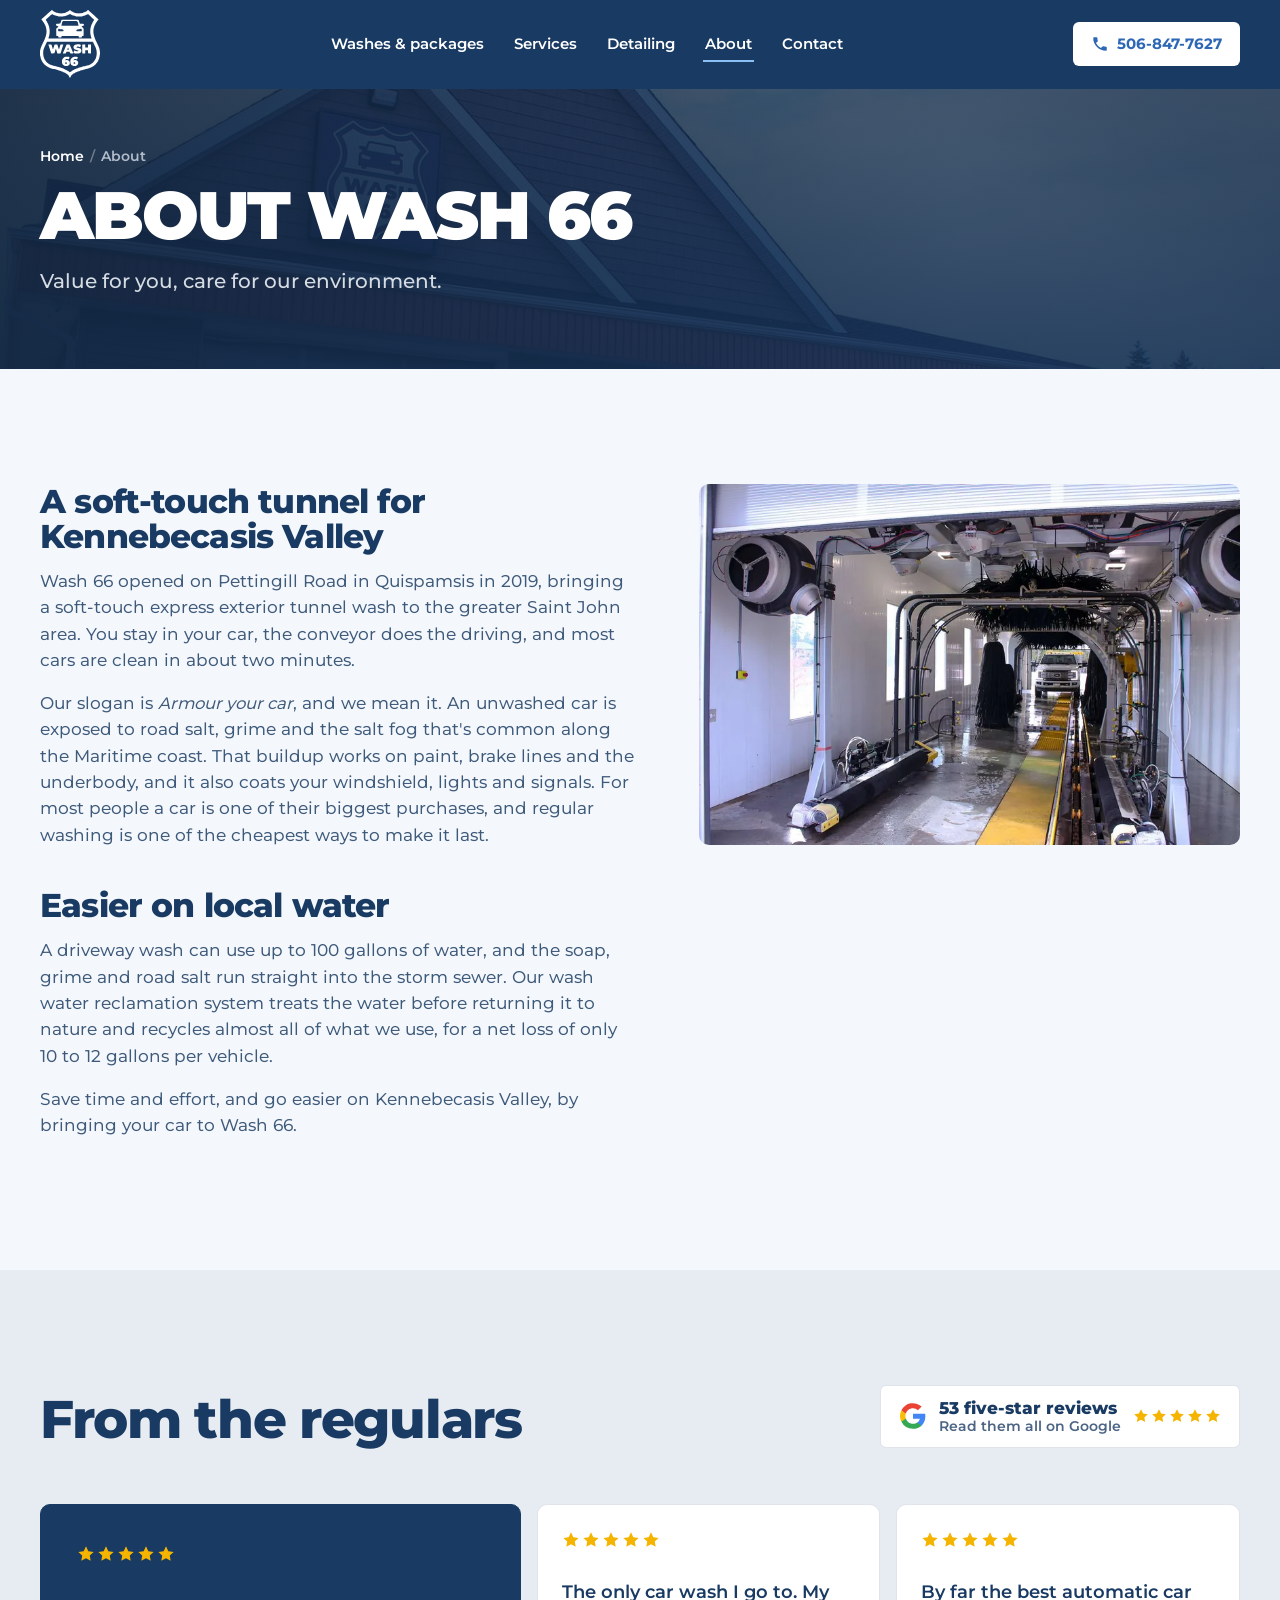
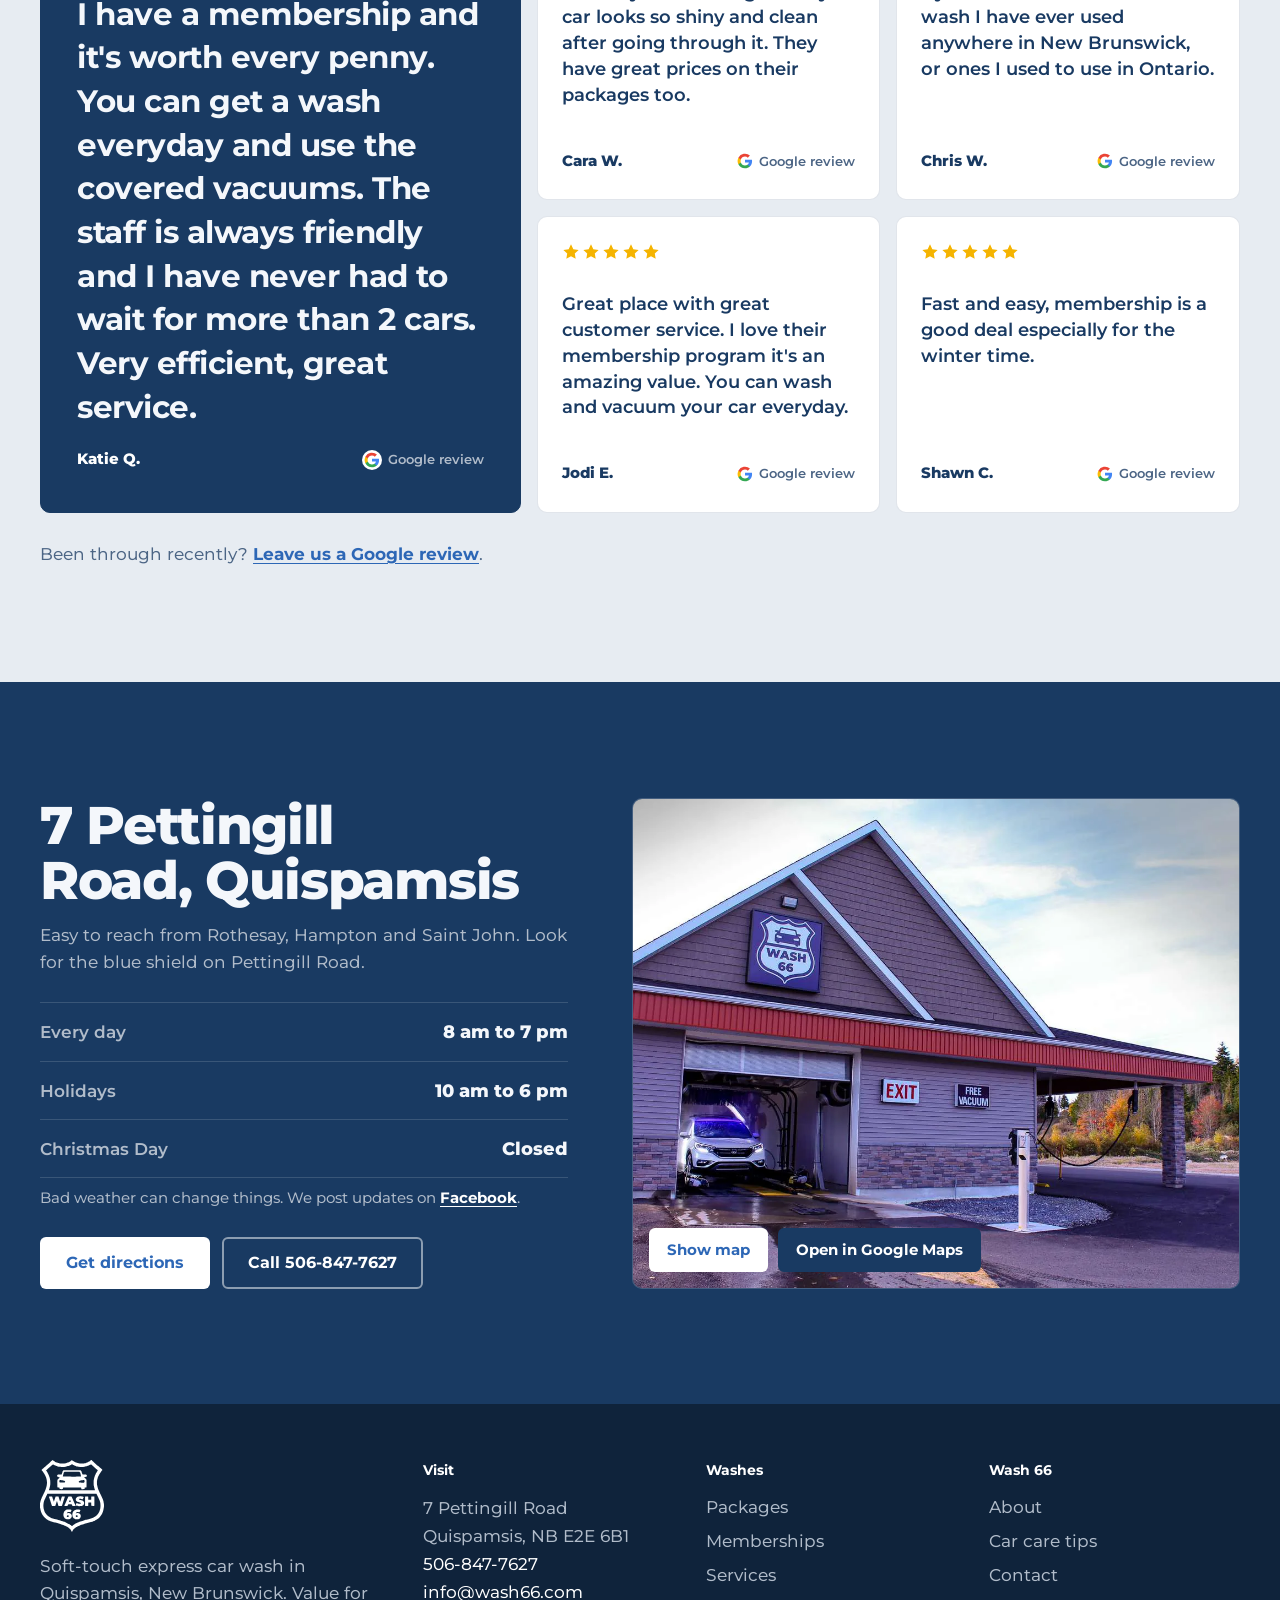
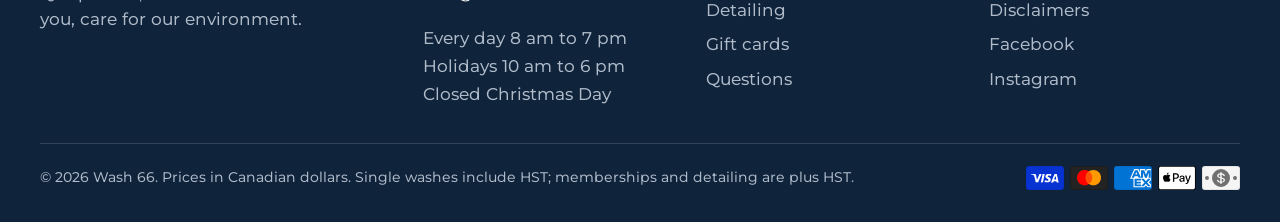
==== commit 1d5c31e8: "Mobile and layout audit fixes (not yet published) Small-laptop price layout, tablet and landscape la" ====
--- a/about/index.html
+++ b/about/index.html
@@ -33,11 +33,11 @@
   <link rel="manifest" href="/site.webmanifest">
 
   <link rel="preload" href="/assets/fonts/montserrat-latin.woff2" as="font" type="font/woff2" crossorigin>
-  <link rel="preload" as="image" href="/assets/img/photos/wash-66-building-quispamsis-800.webp" media="(max-width: 899px)">
-  <link rel="preload" as="image" href="/assets/img/photos/wash-66-building-quispamsis.webp" media="(min-width: 900px)">
+  <link rel="preload" as="image" href="/assets/img/photos/wash-66-building-quispamsis-800.webp" media="(max-width: 899px)" fetchpriority="high">
+  <link rel="preload" as="image" href="/assets/img/photos/wash-66-building-quispamsis.webp" media="(min-width: 900px)" fetchpriority="high">
   <script>document.documentElement.className += " js";</script>
-  <link rel="stylesheet" href="/assets/css/styles.css?v=4ab42426">
-  <script src="/assets/js/main.js?v=eb7e417e" defer></script>
+  <link rel="stylesheet" href="/assets/css/styles.css?v=636d5f8c">
+  <script src="/assets/js/main.js?v=58bdaa29" defer></script>
   <script type="application/ld+json">
 {
   "@context": "https://schema.org",
@@ -169,7 +169,7 @@
 <a href="/contact/">Contact</a>
       </nav>
       <div class="header-actions">
-        <a class="btn btn-white btn-sm" href="tel:+15068477627">
+        <a class="btn btn-white btn-sm" href="tel:+15068477627" aria-label="Call Wash 66 at 506-847-7627">
           <svg class="i" viewBox="0 0 24 24" aria-hidden="true"><path d="M6.6 10.8a15.1 15.1 0 0 0 6.6 6.6l2.2-2.2a1 1 0 0 1 1-.25 11.4 11.4 0 0 0 3.6.57 1 1 0 0 1 1 1V20a1 1 0 0 1-1 1A17 17 0 0 1 3 4a1 1 0 0 1 1-1h3.5a1 1 0 0 1 1 1c0 1.25.2 2.45.57 3.57a1 1 0 0 1-.25 1z"/></svg>
           <span>506-847-7627</span>
         </a>
@@ -282,7 +282,7 @@
     </div>
   </div>
   <div class="map" data-map data-map-src="https://www.google.com/maps?q=Wash+66,+7+Pettingill+Road,+Quispamsis,+NB+E2E+6B1&amp;output=embed">
-    <img class="map-img" src="/assets/img/photos/wash-66-building-quispamsis-800.webp" width="1334" height="888" loading="lazy" alt="The Wash 66 building at 7 Pettingill Road, Quispamsis">
+    <img class="map-img" src="/assets/img/photos/wash-66-building-quispamsis-800.webp" srcset="/assets/img/photos/wash-66-building-quispamsis-800.webp 800w, /assets/img/photos/wash-66-building-quispamsis.webp 1334w" sizes="(min-width: 900px) 52vw, 100vw" width="1334" height="888" loading="lazy" alt="The Wash 66 building at 7 Pettingill Road, Quispamsis">
     <div class="map-actions">
       <button type="button" class="btn btn-white btn-sm" data-map-load>Show map</button>
       <a class="btn btn-outline-light btn-sm" href="https://www.google.com/maps/place/Wash+66/@45.4061317,-65.9738007,17z/data=!4m6!3m5!1s0x4ca7ad0184f988fd:0x5b1b1e35667eea2c!8m2!3d45.4061317!4d-65.9738007!16s%2Fg%2F11j48ryvm3" target="_blank" rel="noopener">Open in Google Maps</a>
@@ -304,15 +304,15 @@
       <div class="footer-col">
         <p class="footer-head">Visit</p>
         <address>
-          7 Pettingill Road<br>Quispamsis, NB E2E 6B1<br>
+          7 Pettingill Road<br>Quispamsis, NB&nbsp;E2E&nbsp;6B1<br>
           <a href="tel:+15068477627">506-847-7627</a><br>
           <a href="mailto:info@wash66.com">info@wash66.com</a>
         </address>
-        <p class="footer-hours">Every day 8 am to 7 pm<br>Holidays 10 am to 6 pm<br>Closed Christmas Day</p>
+        <p class="footer-hours">Every day 8&nbsp;am to 7&nbsp;pm<br>Holidays 10&nbsp;am to 6&nbsp;pm<br>Closed Christmas Day</p>
       </div>
       <nav class="footer-col" aria-label="Footer">
         <p class="footer-head">Washes</p>
-        <a href="/packages/">Washes &amp; packages</a>
+        <a href="/packages/">Packages</a>
         <a href="/packages/#membership">Memberships</a>
         <a href="/services/">Services</a>
         <a href="/detailing/">Detailing</a>
--- a/assets/css/styles.css
+++ b/assets/css/styles.css
@@ -38,7 +38,7 @@
   --white: #FFFFFF;
   --text: var(--ink);
   --text-2: color-mix(in srgb, var(--ink), #fff 16%);
-  --muted: color-mix(in srgb, var(--ink), #fff 32%);
+  --muted: color-mix(in srgb, var(--ink), #fff 22%);
   --muted-light: color-mix(in srgb, var(--ink), #fff 66%);
   --line: color-mix(in srgb, var(--ink) 13%, transparent);
   --line-light: rgba(255, 255, 255, 0.14);
@@ -102,7 +102,8 @@
 .skip:focus { top: 12px; }
 
 :focus-visible { outline: 3px solid var(--accent-dark); outline-offset: 3px; border-radius: 6px; }
-.section--ink :focus-visible, .site-footer :focus-visible, .site-header :focus-visible, .mobile-menu :focus-visible { outline-color: var(--accent-on-dark); }
+.section--ink :focus-visible, .site-footer :focus-visible, .site-header :focus-visible, .mobile-menu :focus-visible, .hero :focus-visible, .action-bar :focus-visible { outline-color: var(--accent-on-dark); }
+.section--ink .calc :focus-visible { outline-color: var(--accent-dark); }
 
 /* ---------- Buttons ---------- */
 .btn {
@@ -114,7 +115,7 @@
   transition: background-color .2s var(--ease), color .2s var(--ease), border-color .2s var(--ease), transform .2s var(--ease);
 }
 .btn:active { transform: translateY(1px); }
-.btn-sm { min-height: 42px; padding: 0 16px; font-size: .95rem; }
+.btn-sm { min-height: 44px; padding: 0 16px; font-size: .95rem; }
 .btn-primary { background: var(--accent); color: var(--on-accent); }
 .btn-primary:hover { background: var(--accent-dark); }
 .section--ink .btn-primary, .btn-white { background: var(--white); color: var(--accent); }
@@ -290,7 +291,7 @@
 .ba-knob svg { width: 24px; height: 24px; fill: none; stroke: var(--on-accent); stroke-width: 2.4; stroke-linecap: round; stroke-linejoin: round; }
 .ba.is-dragging .ba-knob { transform: translate(-50%, -50%) scale(1.08); }
 .ba-tag {
-  position: absolute; top: 14px; z-index: 1;
+  position: absolute; top: 14px; z-index: 3;
   padding: 5px 9px; border-radius: 4px;
   font-size: .75rem; font-weight: 700; letter-spacing: .08em; text-transform: uppercase;
   background: var(--ink); color: var(--white);
@@ -343,7 +344,7 @@
 .price-cur { font-size: 1.6rem; font-weight: 800; align-self: flex-start; margin-top: .35em; }
 .price-amt { font-size: clamp(3.4rem, 2.8rem + 2.4vw, 4.4rem); font-weight: 800; line-height: .9; letter-spacing: -0.04em; font-variant-numeric: tabular-nums; }
 .price-per { font-weight: 600; color: var(--muted); margin-left: 6px; }
-.price-per small { display: block; font-size: .8em; font-weight: 600; opacity: .85; margin-top: 2px; }
+.price-per small { display: block; font-size: .8em; font-weight: 600; margin-top: 2px; }
 .price-cents { font-size: .5em; letter-spacing: -0.02em; vertical-align: .72em; margin-left: 1px; }
 .price.is-swapping .price-amt { animation: pop .35s var(--ease); }
 @keyframes pop { 0% { opacity: 0; transform: translateY(6px); } 100% { opacity: 1; transform: none; } }
@@ -362,7 +363,7 @@
 .tier-flag {
   position: absolute; top: -13px; left: 22px; margin: 0;
   background: var(--accent); color: var(--on-accent); border: 0;
-  font-size: .74rem; font-weight: 800; letter-spacing: .04em; text-transform: uppercase;
+  font-size: .8rem; font-weight: 800; letter-spacing: .04em; text-transform: uppercase;
   padding: 4px 10px; border-radius: 4px;
 }
 .tier--best { background: var(--ink); color: var(--paper); border-color: var(--ink); }
@@ -409,21 +410,22 @@
   border-radius: var(--radius-lg); padding: 26px 22px;
 }
 .calc-title { font-size: 1.6rem; margin-bottom: 18px; }
-.chips { display: flex; gap: 8px; flex-wrap: wrap; margin-bottom: 22px; }
+.chips { display: grid; grid-template-columns: repeat(3, minmax(0, 1fr)); max-width: 360px; gap: 8px; margin-bottom: 22px; }
 .chip {
-  min-height: 42px; padding: 0 18px; border-radius: 6px; border: 2px solid var(--accent); color: var(--accent);
+  min-height: 44px; padding: 0 8px; border-radius: 6px; border: 2px solid var(--accent); color: var(--accent);
   background: transparent; font-weight: 700; cursor: pointer;
 }
 .chip[aria-pressed="true"] { background: var(--accent); color: var(--on-accent); }
 .calc-label { display: flex; justify-content: space-between; align-items: baseline; font-weight: 700; margin-bottom: 10px; }
 .calc-label output { font-size: 2rem; font-weight: 900; font-variant-numeric: tabular-nums; }
-.calc-range { width: 100%; margin: 0; height: 32px; background: transparent; -webkit-appearance: none; appearance: none; cursor: pointer; }
+.calc-range { width: 100%; margin: 0; height: 44px; background: transparent; -webkit-appearance: none; appearance: none; cursor: pointer; }
 .calc-range::-webkit-slider-runnable-track { height: 8px; border-radius: 8px; background: linear-gradient(90deg, var(--accent) var(--fill, 20%), var(--paper-2) var(--fill, 20%)); }
 .calc-range::-moz-range-track { height: 8px; border-radius: 8px; background: var(--paper-2); }
 .calc-range::-moz-range-progress { height: 8px; border-radius: 8px; background: var(--accent); }
 .calc-range::-webkit-slider-thumb { -webkit-appearance: none; width: 30px; height: 30px; margin-top: -11px; border-radius: 50%; background: var(--white); border: 3px solid var(--accent); box-shadow: 0 2px 6px color-mix(in srgb, var(--ink) 25%, transparent); }
 .calc-range::-moz-range-thumb { width: 24px; height: 24px; border-radius: 50%; background: var(--white); border: 3px solid var(--accent); }
-.calc-scale { display: flex; justify-content: space-between; font-size: .8rem; color: var(--muted); margin-top: 6px; }
+.calc-scale { display: grid; grid-template-columns: 1fr auto 1fr; gap: 8px; font-size: .8rem; color: var(--muted); margin-top: 6px; }
+.calc-scale span:last-child { text-align: right; }
 .calc-out { display: grid; gap: 16px; align-content: center; }
 .bar-row { display: grid; grid-template-columns: 1fr auto; grid-template-areas: "label val" "bar bar"; gap: 6px 12px; align-items: baseline; }
 .bar-label { grid-area: label; font-weight: 600; }
@@ -442,7 +444,7 @@
 .gallery { display: grid; gap: 28px; }
 .gallery-item { margin: 0; }
 .gallery-item .ba { border-radius: var(--radius); }
-.gallery-item figcaption { margin-top: 14px; color: var(--muted); font-size: .98rem; }
+.gallery-item figcaption { margin-top: 14px; color: var(--muted); font-size: 1rem; }
 .gallery-item figcaption strong { display: block; color: var(--ink); font-size: 1.15rem; margin-bottom: 2px; }
 @media (min-width: 900px) {
   .gallery { grid-template-columns: repeat(3, 1fr); gap: 24px; }
@@ -523,6 +525,12 @@
 .faq details[open] summary::after { transform: rotate(45deg); }
 .faq details p { margin: 0 0 22px; color: var(--text-2); max-width: 62ch; }
 .faq details a { font-weight: 700; color: var(--accent); }
+.faq--grouped { border-top: 0; }
+.faq-group { margin: 0; padding: 40px 0 12px; border-bottom: 2px solid var(--ink); font-size: .8rem; font-weight: 800; letter-spacing: .12em; text-transform: uppercase; color: var(--accent); }
+.faq-group:first-child { padding-top: 0; }
+.faq-jump { display: flex; flex-wrap: wrap; gap: 8px; margin-top: 20px; }
+.faq-jump a { display: inline-flex; align-items: center; min-height: 42px; padding: 0 16px; border: 2px solid var(--accent); border-radius: 6px; color: var(--accent); font-weight: 700; text-decoration: none; }
+.faq-jump a:hover { background: var(--accent); color: var(--on-accent); }
 @media (min-width: 900px) {
   .faq-grid { grid-template-columns: 1fr 1.35fr; gap: 72px; }
   .faq-head { position: sticky; top: calc(var(--header-h) + 32px); align-self: start; }
@@ -577,7 +585,8 @@
   background: var(--ink);
   transform: translateY(110%); transition: transform .3s var(--ease);
 }
-.action-bar.is-visible { transform: none; }
+.action-bar { visibility: hidden; transition: transform .3s var(--ease), visibility 0s linear .3s; }
+.action-bar.is-visible { transform: none; visibility: visible; transition: transform .3s var(--ease); }
 .action-bar a {
   display: flex; align-items: center; justify-content: center; gap: 8px;
   min-height: 48px; border-radius: 6px; text-decoration: none;
@@ -592,28 +601,33 @@
 .page-hero h1 { font-size: clamp(2.6rem, 1.6rem + 5vw, 5rem); font-weight: 900; letter-spacing: -0.03em; text-transform: uppercase; margin-bottom: 18px; }
 .page-hero p { color: var(--muted); font-size: 1.15rem; max-width: 56ch; margin: 0; }
 .legal { display: grid; gap: 40px; padding-top: clamp(36px, 5vw, 64px); padding-bottom: clamp(64px, 8vw, 110px); }
-.legal-toc { display: none; }
+@media (max-width: 999px) {
+  .legal-toc { display: flex; flex-wrap: wrap; gap: 8px; }
+  .legal-toc p { flex-basis: 100%; margin: 0 0 4px; font-size: .8rem; font-weight: 700; letter-spacing: .12em; text-transform: uppercase; color: var(--muted); }
+  .legal-toc a { display: inline-flex; align-items: center; min-height: 42px; padding: 0 14px; border: 2px solid var(--accent); border-radius: 6px; color: var(--accent); font-weight: 700; text-decoration: none; }
+  .legal-toc a:hover { background: var(--accent); color: var(--on-accent); }
+}
 .legal-body { display: grid; gap: 20px; }
 .legal-card { background: var(--white); border: 1px solid var(--line); border-radius: var(--radius-lg); padding: 26px 22px; }
 .legal-card h2 { font-size: clamp(1.5rem, 1.2rem + 1.2vw, 2rem); display: flex; align-items: center; gap: 14px; margin-bottom: 18px; }
 .legal-card h2 span { flex: none; display: grid; place-items: center; width: 38px; height: 38px; border-radius: 10px; background: var(--accent); color: var(--on-accent); font-size: 1rem; }
 .legal-card p, .legal-card li { color: var(--text-2); }
-.legal-card p:last-child { margin-bottom: 0; }
+.legal-card > :last-child { margin-bottom: 0; }
 .legal-card ul { margin: 0 0 1em; padding-left: 1.2em; display: grid; gap: 8px; }
 .legal-card--warn { background: var(--ink); color: var(--paper); border-color: var(--ink); }
 .legal-card--warn p, .legal-card--warn li { color: color-mix(in srgb, #fff 85%, var(--ink)); }
 .legal-card--warn strong { color: var(--white); }
-.rule { display: grid; gap: 4px; padding: 16px 0; border-top: 1px solid var(--line-light); }
+.rule { display: grid; gap: 8px; padding: 16px 0; border-top: 1px solid var(--line-light); }
 .rule:first-of-type { border-top: 0; padding-top: 0; }
-.rule h3 { font-size: 1.15rem; color: var(--accent-on-dark); }
+.rule h3 { font-size: 1.15rem; color: var(--accent-on-dark); line-height: 1.3; text-wrap: pretty; }
 .rule p { margin: 0; }
 .legal-card .chips-list { display: flex; flex-wrap: wrap; gap: 8px; list-style: none; padding: 0; }
-.chips-list li { background: var(--paper); border: 1px solid var(--line); padding: 5px 10px; border-radius: 4px; font-weight: 600; font-size: .92rem; }
+.chips-list li { background: var(--paper); border: 1px solid var(--line); padding: 5px 10px; border-radius: 4px; font-weight: 600; font-size: .92rem; line-height: 1.35; }
 .legal-contact { color: var(--muted); }
 .legal-contact a { color: var(--accent); font-weight: 700; }
 @media (min-width: 1000px) {
   .legal { grid-template-columns: 240px 1fr; gap: 56px; }
-  .legal-toc { display: block; position: sticky; top: calc(var(--header-h) + 32px); align-self: start; }
+  .legal-toc { display: block; position: sticky; top: calc(var(--header-h) + 32px); align-self: start; max-height: calc(100vh - var(--header-h) - 48px); overflow-y: auto; }
   .legal-toc p { font-size: .8rem; font-weight: 700; letter-spacing: .12em; text-transform: uppercase; color: var(--muted); }
   .legal-toc a { display: block; padding: 8px 0; text-decoration: none; font-weight: 600; border-bottom: 1px solid var(--line); }
   .legal-toc a:hover { color: var(--muted); }
@@ -643,11 +657,12 @@
 .detail { display: flex; flex-direction: column; padding: 28px 24px 24px; border-radius: var(--radius-lg); background: var(--white); border: 1px solid var(--line); }
 .detail-name { font-size: clamp(1.6rem, 1.3rem + 1vw, 2.1rem); font-weight: 900; text-transform: uppercase; letter-spacing: -0.02em; }
 .detail-price { margin: 8px 0 18px; padding-bottom: 16px; border-bottom: 1px solid var(--line); color: var(--muted); font-weight: 600; }
-.detail-price strong { color: var(--ink); font-size: 1.9rem; font-weight: 800; margin-left: 4px; }
+.detail-price strong { color: var(--ink); font-size: 1.9rem; font-weight: 800; margin-right: 4px; }
 .detail .feat { margin-bottom: 18px; }
-.detail-addon { margin: 0 0 22px; padding: 10px 14px; border-radius: 12px; background: var(--paper-2); font-size: .92rem; color: var(--text-2); }
+.detail-addon { margin: auto 0 22px; padding: 10px 14px; border-radius: 12px; background: var(--paper-2); font-size: 1rem; color: var(--text-2); text-wrap: pretty; }
 .detail-addon strong { color: var(--ink); }
 .detail .btn { margin-top: auto; }
+.detail-addon + .btn { margin-top: 0; }
 .detail--best { border-color: var(--accent); }
 @media (min-width: 900px) { .details { grid-template-columns: repeat(3, 1fr); gap: 20px; } .detail { padding: 34px 30px 30px; } }
 
@@ -700,13 +715,14 @@
 .field label { font-weight: 700; font-size: .92rem; }
 .field input, .field textarea {
   width: 100%; font: inherit; font-size: 16px; color: var(--ink);
-  padding: 13px 14px; border-radius: 6px; border: 1.5px solid color-mix(in srgb, var(--ink) 22%, transparent);
+  padding: 13px 14px; border-radius: 6px; border: 1.5px solid color-mix(in srgb, var(--ink) 55%, transparent);
   background: var(--paper); transition: border-color .2s var(--ease), background-color .2s var(--ease);
 }
 .field textarea { resize: vertical; min-height: 130px; }
 .field input:focus, .field textarea:focus { outline: none; border-color: var(--accent); background: var(--white); box-shadow: 0 0 0 3px var(--accent-soft); }
 .hp { position: absolute; left: -9999px; width: 1px; height: 1px; opacity: 0; }
 .form-status { margin: 0; font-weight: 600; font-size: .95rem; min-height: 1.4em; }
+.form-status:empty { position: absolute; }
 .form-status.is-ok { color: #157A45; }
 .form-status.is-error { color: #B3261E; }
 .form-status a { color: inherit; }
@@ -731,8 +747,8 @@
 /* Breadcrumbs */
 .crumbs ol { list-style: none; margin: 0; padding: 0; display: flex; flex-wrap: wrap; gap: 6px; font-size: .88rem; font-weight: 600; }
 .crumbs li { color: var(--muted-light); }
-.crumbs li + li::before { content: "/"; margin-right: 6px; color: rgba(255,255,255,.35); }
-.crumbs a { color: var(--white); text-decoration: none; }
+.crumbs li:not(:last-child)::after { content: "/"; margin-left: 6px; color: rgba(255,255,255,.35); }
+.crumbs a { color: var(--white); text-decoration: none; display: inline-block; padding: 12px 0; margin: -12px 0; }
 .crumbs a:hover { text-decoration: underline; text-underline-offset: 3px; }
 
 /* ---------- Strip (list of facts) ---------- */
@@ -762,7 +778,7 @@
 .prose a { color: var(--accent); font-weight: 600; text-underline-offset: 3px; }
 .prose a.btn { color: var(--on-accent); }
 .prose strong { color: var(--ink); }
-.article { display: grid; }
+.article { display: grid; grid-template-columns: minmax(0, 1fr); }
 .article-cta { margin-top: 32px; }
 .plain-list { list-style: disc; }
 .tunnel-steps { counter-reset: none; }
@@ -779,7 +795,7 @@
 .card { padding: 26px 24px; border-radius: var(--radius-lg); background: var(--white); border: 1px solid var(--line); display: flex; flex-direction: column; gap: 10px; }
 .card-title { font-size: 1.35rem; }
 .card p { margin: 0; color: var(--text-2); flex: 1; }
-.card a { color: var(--accent); font-weight: 700; text-underline-offset: 3px; }
+.card a { color: var(--accent); font-weight: 700; text-underline-offset: 3px; display: inline-flex; align-items: center; min-height: 44px; align-self: flex-start; }
 @media (min-width: 900px) { .cards-3 { grid-template-columns: repeat(3, 1fr); gap: 20px; } }
 
 /* Winter */
@@ -793,12 +809,13 @@
 .promo--dark .promo-table th, .promo--dark .promo-table td { border-color: var(--line-light); }
 .promo-table th { font-weight: 700; }
 .promo-table td:nth-child(2) { font-size: 1.3rem; font-weight: 800; font-variant-numeric: tabular-nums; text-align: right; padding-right: 16px; }
-.promo-table td:last-child { font-size: .88rem; font-weight: 600; color: var(--accent); text-align: right; width: 7.5em; }
+.promo-table td:last-child { font-size: .88rem; font-weight: 600; color: var(--accent-dark); text-align: right; width: 7.5em; }
 .promo--dark .promo-table td:last-child { color: var(--accent-on-dark); }
 
 /* Guides list */
 .guides { list-style: none; margin: 0; padding: 0; display: grid; gap: 14px; }
-.guide a { display: grid; gap: 6px; padding: 22px 22px; border-radius: var(--radius-lg); background: var(--white); border: 1px solid var(--line); text-decoration: none; transition: border-color .15s ease; }
+.guide { display: flex; }
+.guide a { flex: 1; display: grid; gap: 6px; padding: 22px 22px; border-radius: var(--radius-lg); background: var(--white); border: 1px solid var(--line); text-decoration: none; transition: border-color .15s ease; }
 .guide a:hover { border-color: var(--accent); }
 .guide-title { font-size: 1.25rem; font-weight: 800; color: var(--ink); line-height: 1.25; }
 .guide-desc { color: var(--text-2); }
@@ -886,7 +903,7 @@
 .terms-list { margin: 0; display: grid; }
 .terms-list div { display: grid; grid-template-columns: 6.5rem 1fr; gap: 12px; padding: 12px 0; border-top: 1px solid var(--line); }
 .terms-list dt { font-weight: 800; color: var(--ink); font-size: .95rem; }
-.terms-list dd { margin: 0; color: var(--text-2); font-size: .95rem; line-height: 1.5; }
+.terms-list dd { margin: 0; color: var(--text-2); font-size: 1rem; line-height: 1.5; text-wrap: pretty; }
 .terms-foot { margin: 0; padding-top: 12px; border-top: 1px solid var(--line); font-size: .88rem; color: var(--muted); }
 @media (min-width: 900px) {
   .terms { padding: 26px 32px 20px; }
@@ -905,7 +922,7 @@
   }
   .hero .status { font-size: .85rem; padding: 6px 12px 6px 10px; margin-bottom: 18px; }
   .hero .lede { font-size: 1rem; margin: 0 auto 24px; }
-  .hero-intro .cta-row { width: 100%; }
+  .hero-intro .cta-row { width: 100%; justify-content: center; }
   .hero-grid { gap: 28px; }
   .hero-facts { margin-top: 0; }
   .js [data-reveal] { opacity: 0; transform: translateY(16px); transition: opacity .55s ease, transform .55s ease; }
@@ -925,9 +942,134 @@
   .rating { gap: 8px 12px; }
   .footer-grid { grid-template-columns: 1fr 1fr; }
   .footer-grid > :nth-child(-n+2) { grid-column: 1 / -1; }
-  .map-actions { flex-wrap: nowrap; }
-  .map-actions .btn { flex: 1 1 0; padding: 0 10px; }
+  .map-actions { flex-wrap: wrap; left: 12px; right: 12px; bottom: 12px; gap: 8px; }
+  .map-actions .btn { flex: 1 1 auto; min-height: 44px; padding: 0 14px; }
 }
 
 /* Phone numbers never split across lines */
 a[href^="tel:"] { white-space: nowrap; }
+
+/* ---------- Audit fixes: small laptops, tablets, landscape phones, touch targets ---------- */
+.price-per { white-space: nowrap; }
+@media (min-width: 900px) {
+  .tiers { grid-template-columns: repeat(3, minmax(0, 1fr)); }
+  .hero-title { font-size: clamp(3.6rem, .5rem + 6vw, 5.9rem); }
+}
+@media (min-width: 900px) and (max-width: 1199px) {
+  .tier { padding: 30px 18px 28px; }
+  .price-amt { font-size: clamp(2.8rem, .8rem + 3.4vw, 3.6rem); }
+}
+.section--ice .more-link a { color: var(--accent-dark); }
+.hero .ba:has(.ba-range:focus-visible) { outline-color: var(--accent-on-dark); }
+.hero .lede { text-wrap: pretty; }
+.header-actions .btn { min-height: 44px; }
+.toggle-btn { white-space: nowrap; }
+.calc-verdict { text-wrap: pretty; }
+.promo { display: flex; flex-direction: column; }
+.promo-table { margin-top: auto; }
+.field .opt { font-weight: 500; color: var(--muted); }
+.contact-list a { display: inline-block; padding: 12px 0; margin: -12px 0; }
+.nav a[aria-current="page"]::after { transform: scaleX(1); }
+.mobile-menu a[aria-current="page"] { color: var(--accent-on-dark); }
+
+/* Safe areas on notched phones in landscape */
+.wrap { padding-left: max(var(--gutter), env(safe-area-inset-left)); padding-right: max(var(--gutter), env(safe-area-inset-right)); }
+.action-bar { padding-left: max(12px, env(safe-area-inset-left)); padding-right: max(12px, env(safe-area-inset-right)); }
+
+/* Page heroes on phones: keep breadcrumbs off the header and the intro left aligned */
+@media (max-width: 899px) {
+  .hero.hero--page { padding-top: clamp(24px, 6vw, 40px); }
+  .hero.hero--page .lede { margin: 0; font-size: clamp(1.05rem, 1rem + .35vw, 1.15rem); }
+  .windshield figcaption, .member-photo figcaption, .terms-list dt { font-size: 1rem; }
+  .terms-sub, .terms-foot, .promo-fine { font-size: .95rem; }
+  .tiers { gap: 28px; }
+  nav.footer-col { gap: 0; }
+  nav.footer-col > a { padding: 9px 0; }
+  .site-footer address a { display: inline-block; padding: 10px 0; }
+  html { scroll-padding-bottom: calc(84px + env(safe-area-inset-bottom)); }
+}
+html:has(.contact-form :is(input, textarea, select):focus) .action-bar { transform: translateY(110%); visibility: hidden; }
+
+/* Small phones */
+@media (max-width: 479px) {
+  .steps li { grid-template-columns: 32px 1fr; column-gap: 10px; }
+  .gift-deals { grid-template-columns: 1fr; gap: 8px; }
+  .gift-deal { display: flex; align-items: baseline; gap: 12px; }
+  .gift-deal strong { min-width: 2.8em; }
+  .gift-deal span { margin-top: 0; }
+  .rating { display: grid; grid-template-columns: auto 1fr; column-gap: 12px; row-gap: 6px; }
+  .rating .g-icon { grid-row: 1 / span 2; align-self: center; }
+  .rating .stars { grid-column: 2; }
+}
+@media (max-width: 419px) {
+  .terms-list div { grid-template-columns: 1fr; gap: 2px; }
+}
+@media (max-width: 379px) {
+  .calc { padding: 24px 16px; }
+  .bar-val { font-size: 1.25rem; }
+  .bar-row { column-gap: 8px; }
+}
+@media (max-width: 374px) {
+  .is-article .page-title { font-size: 1.7rem; }
+}
+@media (max-width: 359px) {
+  .toggle-long { display: none; }
+  .legal-card { padding: 24px 16px; }
+}
+@media (max-width: 599px) {
+  article.section { padding-top: 40px; }
+}
+
+/* Tablets and landscape phones: use the width instead of stretching one column */
+@media (min-width: 640px) and (max-width: 899px) {
+  .tier { display: grid; grid-template-columns: minmax(0, 1fr) minmax(0, 1fr); grid-template-rows: auto auto 1fr; column-gap: 36px; }
+  .tier-name, .tier-tag, .tier .price { grid-column: 1; }
+  .tier-name { grid-row: 1; }
+  .tier-tag { grid-row: 2; }
+  .tier .price { grid-row: 3; align-self: start; margin: 18px 0 0; padding: 0; border: 0; }
+  .tier .feat-lead { grid-column: 2; grid-row: 1; align-self: end; }
+  .tier .feat { grid-column: 2; grid-row: 1 / span 3; align-content: start; }
+  .tier .feat-lead + .feat { grid-row: 2 / span 2; }
+}
+@media (min-width: 600px) and (max-width: 899px) {
+  .details { grid-template-columns: 1fr 1fr; }
+  .detail--best { grid-column: 1 / -1; }
+  .detail--best .feat { grid-template-columns: 1fr 1fr; column-gap: 24px; }
+}
+@media (min-width: 700px) and (max-width: 899px) {
+  .footer-grid { grid-template-columns: repeat(3, 1fr); }
+  .footer-grid > :nth-child(2) { grid-column: auto; }
+}
+@media (min-width: 900px) and (max-width: 1099px) {
+  .footer-grid { grid-template-columns: 1fr 1.25fr 1fr 1fr; }
+}
+
+/* Short landscape phones: smaller hero and header, no bottom bar covering the page */
+@media (max-width: 899px) and (max-height: 500px) {
+  :root { --header-h: 60px; }
+  .site-header .brand img { height: 44px; }
+  .hero-intro { min-height: 0; padding: 16px 0 24px; }
+  .hero .status { margin-bottom: 10px; }
+  .hero-place { margin-bottom: 6px; }
+  .hero-title { font-size: clamp(2.2rem, 10vh + .5rem, 3.2rem); margin-bottom: 14px; }
+  .hero .lede { max-width: 60ch; margin-bottom: 18px; }
+  .hero-visual { max-width: 520px; margin-inline: auto; width: 100%; }
+  .action-bar { display: none; }
+  .site-footer { padding-bottom: calc(28px + env(safe-area-inset-bottom)); }
+}
+
+/* Membership article table: stack rows on phones */
+@media (max-width: 559px) {
+  .article-cta .btn { display: flex; width: 100%; white-space: normal; text-align: center; line-height: 1.25; padding: 12px 16px; }
+  .data-table, .data-table tbody, .data-table tr, .data-table th, .data-table td { display: block; }
+  .data-table thead { position: absolute; width: 1px; height: 1px; overflow: hidden; clip: rect(0 0 0 0); white-space: nowrap; }
+  .data-table { border-top: 1px solid var(--line); }
+  .data-table tr { padding: 14px 0; border-bottom: 1px solid var(--line); }
+  .data-table th, .data-table td { border: 0; padding: 0; }
+  .data-table tbody th { font-size: 1.1rem; margin-bottom: 6px; }
+  .data-table td { display: flex; flex-wrap: wrap; align-items: baseline; justify-content: flex-end; gap: 0 6px; padding: 3px 0; }
+  .data-table td::before { margin-right: auto; font-size: .8rem; font-weight: 700; letter-spacing: .04em; text-transform: uppercase; color: var(--muted); }
+  .data-table td:nth-of-type(1)::before { content: "Per wash"; }
+  .data-table td:nth-of-type(2)::before { content: "Monthly + HST"; }
+  .data-table td:nth-of-type(3)::before { content: "Pays off at"; }
+}
